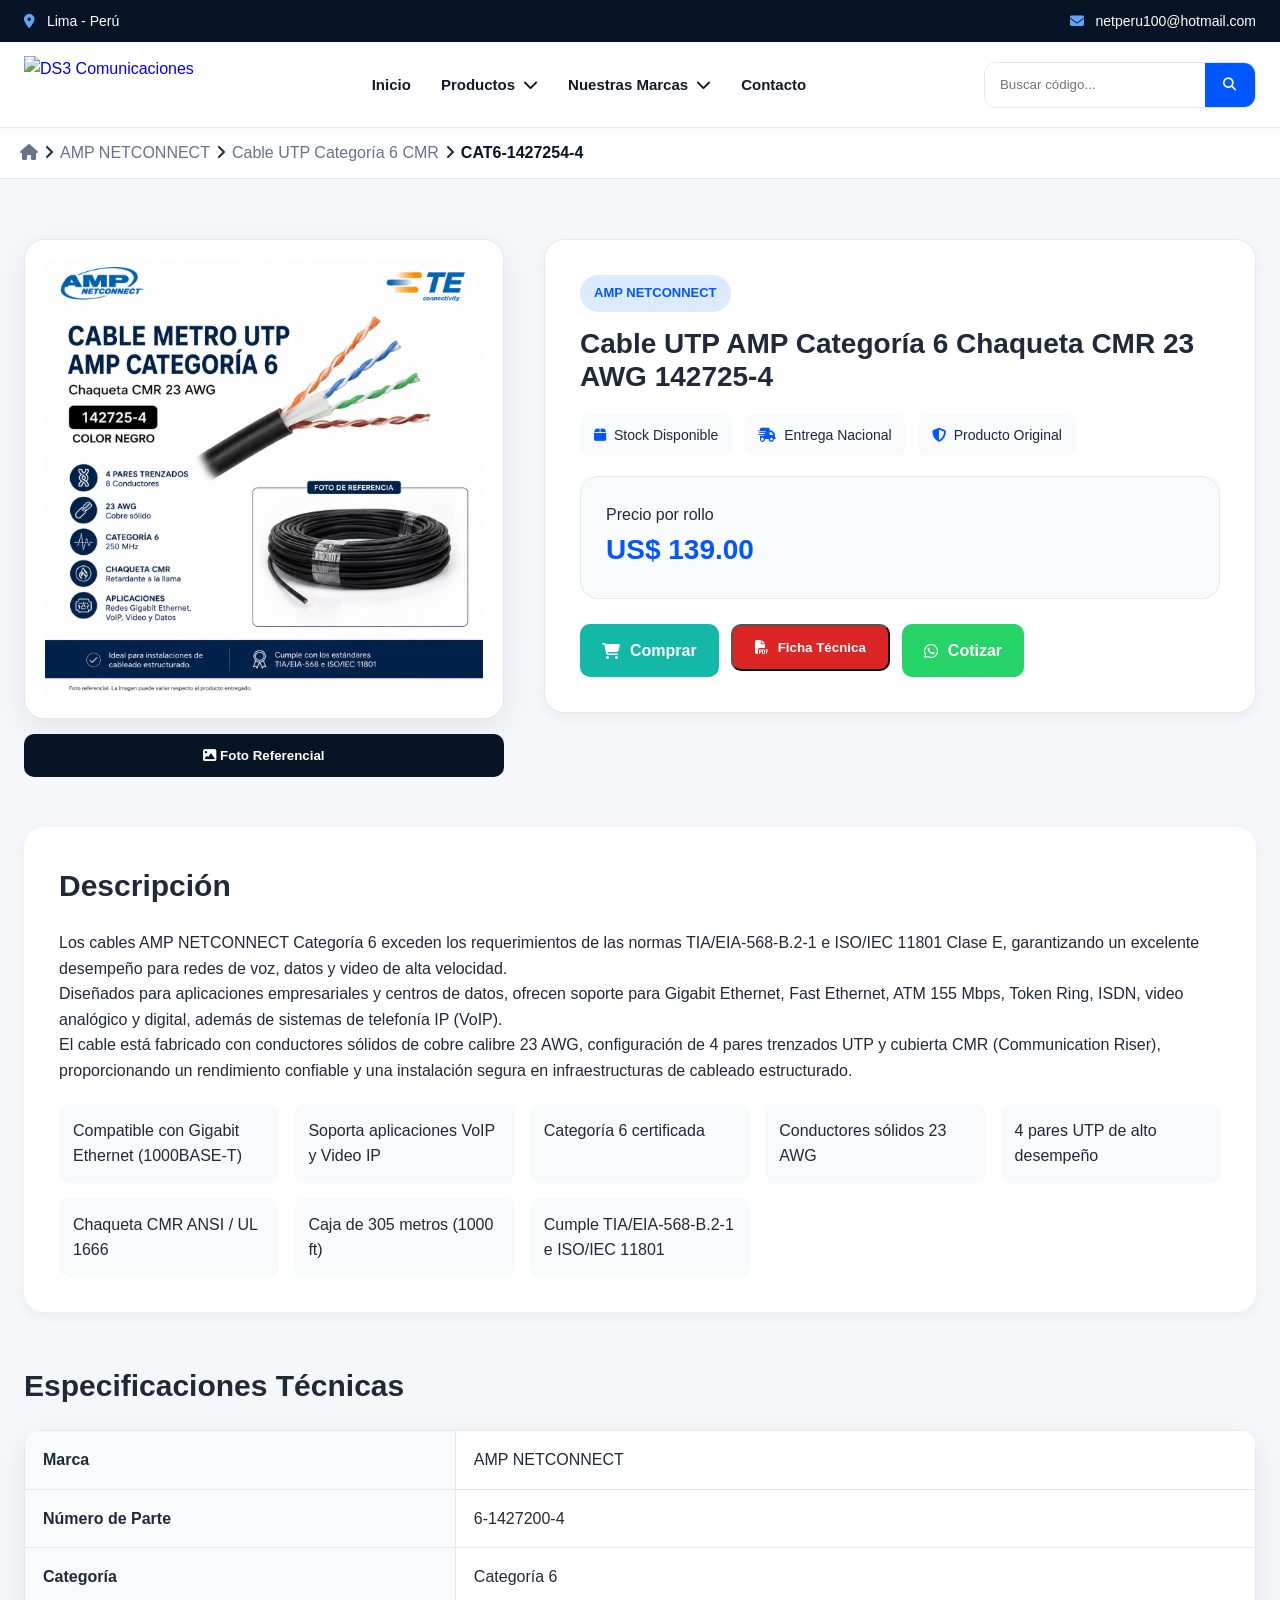
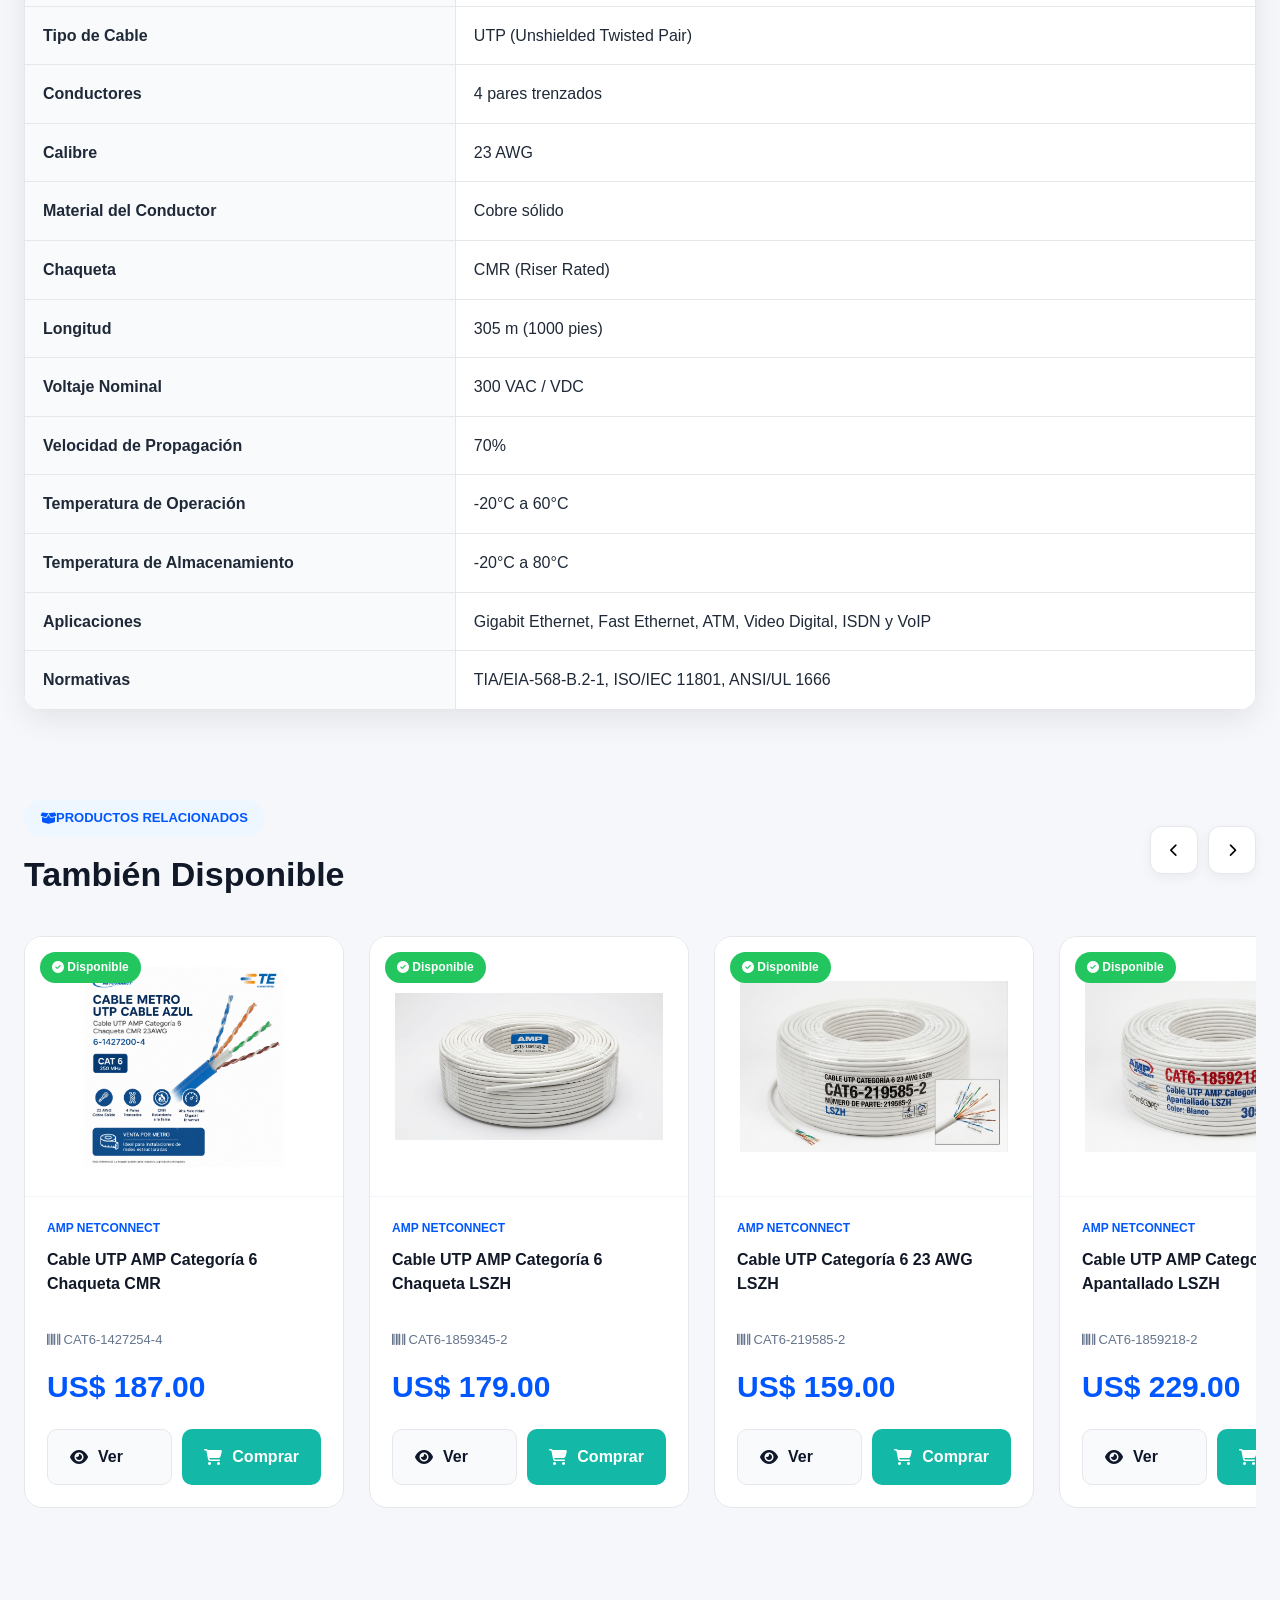
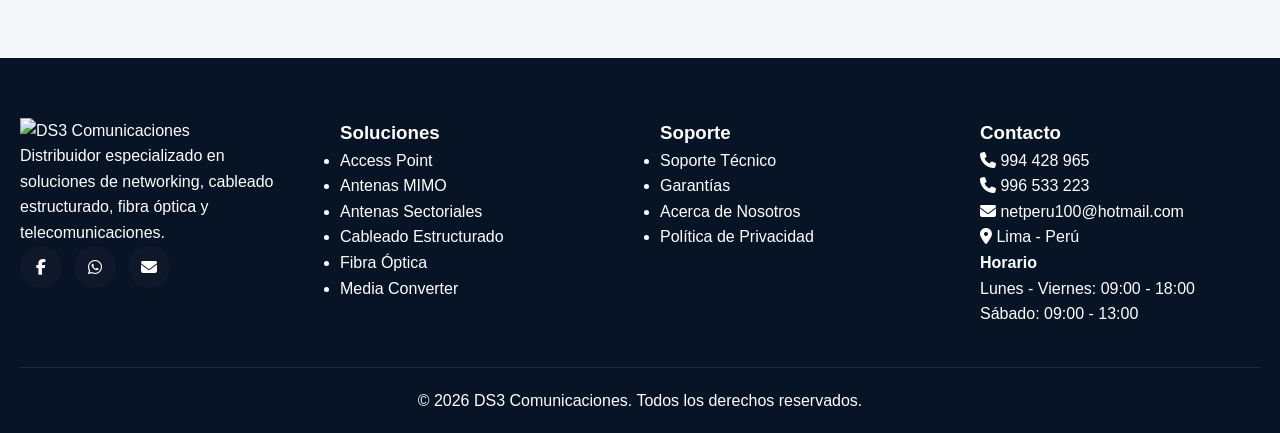
==== 1427254-4.html @ 6a1416a5 "Actualización productos AMP NETCONNECT" ====
<!DOCTYPE html>
<html lang="es">

<head>

    <link rel="stylesheet" href="css/base.css">
    <link rel="stylesheet" href="css/navbar.css">
    <link rel="stylesheet" href="css/product.css">
    <link rel="stylesheet" href="css/related-products.css">
    <link rel="stylesheet" href="css/footer.css">
    <link rel="stylesheet" href="css/responsive.css">
    <link rel="stylesheet" href="https://cdnjs.cloudflare.com/ajax/libs/font-awesome/6.7.2/css/all.min.css">
</head>

<body>

    <!-- Navbar -->
    <div id="navbar-container"></div>
    <!-- PRODUCTO -->
    <section class="product-section">

        <div class="container">

            <div class="product-grid">

                <div class="product-left">

                    <img src="icons/e0ee2b63-7274-422c-9f25-219df05006ac.png" alt="Cable UTP AMP Categoría 6"
                        class="product-image">

                    <button id="openPhoto" class="photo-btn">

                        <i class="fa-solid fa-image"></i>
                        Foto Referencial

                    </button>

                </div>

                <div class="product-right">

                    <span class="brand">
                        AMP NETCONNECT
                    </span>

                    <h1>

                        Cable UTP AMP Categoría 6
                        Chaqueta CMR 23 AWG
                        142725-4

                    </h1>

                    <div class="product-meta">

                        <div class="meta-item">
                            <i class="fa-solid fa-box"></i>
                            Stock Disponible
                        </div>

                        <div class="meta-item">
                            <i class="fa-solid fa-truck-fast"></i>
                            Entrega Nacional
                        </div>

                        <div class="meta-item">
                            <i class="fa-solid fa-shield-halved"></i>
                            Producto Original
                        </div>

                    </div>

                    <div class="price-box">

                        <span>Precio por rollo</span>

                        <div class="price">
                            US$ 139.00
                        </div>

                    </div>

                    <div class="action-buttons">

                        <a href="#" class="btn buy-btn">

                            <i class="fa-solid fa-cart-shopping"></i>
                            Comprar

                        </a>

                        <div class="pdf-dropdown">

                            <button class="btn tech-btn" id="pdfBtn">

                                <i class="fa-solid fa-file-pdf"></i>
                                Ficha Técnica

                            </button>

                            <div class="pdf-menu" id="pdfMenu">

                                <a href="pdf/1427254-4_es.pdf" target="_blank">
                                    🇪🇸 Español
                                </a>

                                <a href="pdf/1427254-4_en.pdf" target="_blank">
                                    🇺🇸 English
                                </a>

                            </div>

                        </div>

                        <a href="https://wa.me/51994428965?text=Hola,%20quiero%20cotizar%20el%20Cable%20UTP%20AMP%206-1427200-4"
                            target="_blank" class="btn whatsapp-btn">

                            <i class="fab fa-whatsapp"></i>

                            Cotizar

                        </a>

                    </div>

                </div>

            </div>

            <section class="description">

                <h2>Descripción</h2>

                <p>
                    Los cables AMP NETCONNECT Categoría 6 exceden los requerimientos de las normas
                    TIA/EIA-568-B.2-1 e ISO/IEC 11801 Clase E, garantizando un excelente desempeño
                    para redes de voz, datos y video de alta velocidad.
                </p>

                <p>
                    Diseñados para aplicaciones empresariales y centros de datos, ofrecen soporte
                    para Gigabit Ethernet, Fast Ethernet, ATM 155 Mbps, Token Ring, ISDN, video
                    analógico y digital, además de sistemas de telefonía IP (VoIP).
                </p>
                <p>
                    El cable está fabricado con conductores sólidos de cobre calibre 23 AWG,
                    configuración de 4 pares trenzados UTP y cubierta CMR (Communication Riser),
                    proporcionando un rendimiento confiable y una instalación segura en
                    infraestructuras de cableado estructurado.
                </p>

                <ul>
                    <li>Compatible con Gigabit Ethernet (1000BASE-T)</li>

                    <li>Soporta aplicaciones VoIP y Video IP</li>

                    <li>Categoría 6 certificada</li>

                    <li>Conductores sólidos 23 AWG</li>

                    <li>4 pares UTP de alto desempeño</li>

                    <li>Chaqueta CMR ANSI / UL 1666</li>

                    <li>Caja de 305 metros (1000 ft)</li>

                    <li>Cumple TIA/EIA-568-B.2-1 e ISO/IEC 11801</li>
                </ul>

            </section>

            <section class="specifications">

                <h2>
                    Especificaciones Técnicas
                </h2>
                <div class="table-wrapper">
                    <table>

                        <tr>
                            <td>Marca</td>
                            <td>AMP NETCONNECT</td>
                        </tr>

                        <tr>
                            <td>Número de Parte</td>
                            <td>6-1427200-4</td>
                        </tr>

                        <tr>
                            <td>Categoría</td>
                            <td>Categoría 6</td>
                        </tr>

                        <tr>
                            <td>Tipo de Cable</td>
                            <td>UTP (Unshielded Twisted Pair)</td>
                        </tr>

                        <tr>
                            <td>Conductores</td>
                            <td>4 pares trenzados</td>
                        </tr>

                        <tr>
                            <td>Calibre</td>
                            <td>23 AWG</td>
                        </tr>

                        <tr>
                            <td>Material del Conductor</td>
                            <td>Cobre sólido</td>
                        </tr>

                        <tr>
                            <td>Chaqueta</td>
                            <td>CMR (Riser Rated)</td>
                        </tr>

                        <tr>
                            <td>Longitud</td>
                            <td>305 m (1000 pies)</td>
                        </tr>

                        <tr>
                            <td>Voltaje Nominal</td>
                            <td>300 VAC / VDC</td>
                        </tr>

                        <tr>
                            <td>Velocidad de Propagación</td>
                            <td>70%</td>
                        </tr>

                        <tr>
                            <td>Temperatura de Operación</td>
                            <td>-20°C a 60°C</td>
                        </tr>

                        <tr>
                            <td>Temperatura de Almacenamiento</td>
                            <td>-20°C a 80°C</td>
                        </tr>

                        <tr>
                            <td>Aplicaciones</td>
                            <td>
                                Gigabit Ethernet, Fast Ethernet, ATM,
                                Video Digital, ISDN y VoIP
                            </td>
                        </tr>

                        <tr>
                            <td>Normativas</td>
                            <td>
                                TIA/EIA-568-B.2-1,
                                ISO/IEC 11801,
                                ANSI/UL 1666
                            </td>
                        </tr>

                    </table>
                </div>
            </section>

        </div>

        <section class="related-products">

            <div class="container">

                <div class="section-header">

                    <div class="section-title">

                        <span class="section-badge">

                            <i class="fa-solid fa-box-open"></i>

                            Productos Relacionados

                        </span>

                        <h2>
                            También Disponible
                        </h2>

                    </div>

                    <div class="slider-controls">

                        <button class="slider-btn" id="prevProduct">

                            <i class="fa-solid fa-chevron-left"></i>

                        </button>

                        <button class="slider-btn" id="nextProduct">

                            <i class="fa-solid fa-chevron-right"></i>

                        </button>

                    </div>

                </div>

                <div class="related-slider" id="relatedSlider">

                    <!-- PRODUCTO 1 -->

                    <article class="product-card">

                        <span class="stock-badge">

                            <i class="fa-solid fa-circle-check"></i>

                            Disponible

                        </span>

                        <div class="product-image-box">

                            <img src="icons/f12744fa-4268-416e-b801-3abd5bcb3ee5.png" alt="Cable AMP Categoría 6">

                        </div>

                        <div class="product-info">

                            <span class="product-brand">
                                AMP NETCONNECT
                            </span>

                            <h3>
                                Cable UTP AMP Categoría 6
                                Chaqueta CMR
                            </h3>

                            <div class="product-code">

                                <i class="fa-solid fa-barcode"></i>

                                CAT6-1427254-4

                            </div>

                            <div class="product-price">

                                US$ 187.00
                            </div>

                            <div class="product-actions">

                                <a href="/6-1427200-4.html" class="btn details-btn">

                                    <i class="fa-solid fa-eye"></i>

                                    Ver

                                </a>

                                <a href="#" class="btn buy-btn">

                                    <i class="fa-solid fa-cart-shopping"></i>

                                    Comprar

                                </a>

                            </div>

                        </div>

                    </article>

                    <!-- PRODUCTO 2 -->

                    <article class="product-card">

                        <span class="stock-badge">

                            <i class="fa-solid fa-circle-check"></i>

                            Disponible

                        </span>

                        <div class="product-image-box">

                            <img src="icons/18313572707511110269.jpg" alt="Cable AMP LSZH">

                        </div>

                        <div class="product-info">

                            <span class="product-brand">
                                AMP NETCONNECT
                            </span>

                            <h3>
                                Cable UTP AMP Categoría 6
                                Chaqueta LSZH
                            </h3>

                            <div class="product-code">

                                <i class="fa-solid fa-barcode"></i>

                                CAT6-1859345-2

                            </div>

                            <div class="product-price">

                                US$ 179.00

                            </div>

                            <div class="product-actions">

                                <a href="/1859345-2.html" class="btn details-btn">

                                    <i class="fa-solid fa-eye"></i>

                                    Ver

                                </a>

                                <a href="#" class="btn buy-btn">

                                    <i class="fa-solid fa-cart-shopping"></i>

                                    Comprar

                                </a>

                            </div>

                        </div>

                    </article>

                    <!-- PRODUCTO 3 -->

                    <article class="product-card">

                        <span class="stock-badge">

                            <i class="fa-solid fa-circle-check"></i>

                            Disponible

                        </span>

                        <div class="product-image-box">

                            <img src="icons/407606529355262009.jpg" alt="Cable AMP 23AWG">

                        </div>

                        <div class="product-info">

                            <span class="product-brand">
                                AMP NETCONNECT
                            </span>

                            <h3>
                                Cable UTP Categoría 6
                                23 AWG LSZH
                            </h3>

                            <div class="product-code">

                                <i class="fa-solid fa-barcode"></i>

                                CAT6-219585-2

                            </div>

                            <div class="product-price">

                                US$ 159.00

                            </div>

                            <div class="product-actions">

                                <a href="/219585-2.html" class="btn details-btn">

                                    <i class="fa-solid fa-eye"></i>

                                    Ver

                                </a>

                                <a href="#" class="btn buy-btn">

                                    <i class="fa-solid fa-cart-shopping"></i>

                                    Comprar

                                </a>

                            </div>

                        </div>

                    </article>

                    <!-- PRODUCTO 4 -->

                    <article class="product-card">

                        <span class="stock-badge">

                            <i class="fa-solid fa-circle-check"></i>

                            Disponible

                        </span>

                        <div class="product-image-box">

                            <img src="icons/efd4f546-cb13-4850-aee8-1427e9f0d765.jpg" alt="Cable AMP 6A">

                        </div>

                        <div class="product-info">

                            <span class="product-brand">
                                AMP NETCONNECT
                            </span>

                            <h3>
                                Cable UTP AMP Categoría 6A
                                Apantallado LSZH
                            </h3>

                            <div class="product-code">

                                <i class="fa-solid fa-barcode"></i>

                                CAT6-1859218-2

                            </div>

                            <div class="product-price">

                                US$ 229.00

                            </div>

                            <div class="product-actions">

                                <a href="/1859218-2.html" class="btn details-btn">

                                    <i class="fa-solid fa-eye"></i>

                                    Ver

                                </a>

                                <a href="#" class="btn buy-btn">

                                    <i class="fa-solid fa-cart-shopping"></i>

                                    Comprar

                                </a>

                            </div>

                        </div>

                    </article>

                </div>

            </div>

        </section>
    </section>


    <!-- MODAL -->

    <div id="photoModal" class="modal">

        <div class="modal-content">

            <span class="close-modal">
                &times;
            </span>

            <img src="icons/06294995-fa99-4bab-a4fa-f80237c749cf.png" alt="Foto Referencial">

        </div>

    </div>

    <div id="footer-container"></div>

    <script src="js/app.js"></script>
    <script src="js/navbar.js"></script>
    <script src="js/breadcrumb.js"></script>
</body>

</html>
---- css/base.css ----
/* ==========================
VARIABLES
========================== */

:root {

   --primary: #0057ff;
   --primary-dark: #0046cc;

   --secondary: #071426;

   --success: #22c55e;
   --danger: #ef4444;

   --white: #ffffff;

   --light: #f8fafc;
   --gray: #64748b;

   --border: #e5e7eb;

   --shadow-sm:
      0 4px 12px rgba(0, 0, 0, .05);

   --shadow:
      0 10px 30px rgba(0, 0, 0, .08);

   --radius: 14px;

   --transition: .25s ease;

}

/* ==========================
   RESET
========================== */

* {
   margin: 0;
   padding: 0;
   box-sizing: border-box;
}

html {
   scroll-behavior: smooth;
}

body {

   font-family: 'Inter', sans-serif;

   background: #f5f7fb;

   color: #1f2937;

   line-height: 1.6;

}

img {
   max-width: 100%;
   display: block;
}

a {
   text-decoration: none;
}

/* ==========================
   CONTAINER
========================== */

.container {

   max-width: 1400px;

   margin: auto;

   padding: 0 24px;

}
---- css/navbar.css ----
/* ==========================================
   TOPBAR
========================================== */

.topbar{
    background:#071426;
    color:#fff;
    padding:10px 0;
    font-size:14px;
}

.topbar .container{
    display:flex;
    justify-content:space-between;
    align-items:center;
}

.topbar i{
    margin-right:8px;
    color:#60a5fa;
}

.topbar a{
    color:#fff;
}

/* ==========================================
   NAVBAR
========================================== */

.navbar{
    position:sticky;
    top:0;
    z-index:9999;
    background:rgba(255,255,255,.96);
    backdrop-filter:blur(15px);
    border-bottom:1px solid var(--border);
    box-shadow:0 2px 10px rgba(0,0,0,.04);
}

.nav-wrapper{
    height:85px;
    display:flex;
    justify-content:space-between;
    align-items:center;
}

.logo img{
    height:58px;
}

.nav-menu{
    display:flex;
    align-items:center;
    gap:30px;
}

.nav-menu a{
    color:#111827;
    font-size:15px;
    font-weight:600;
    position:relative;
}

.nav-menu a:hover{
    color:var(--primary);
}

.nav-menu a::after{
    content:"";
    position:absolute;
    left:0;
    bottom:-8px;
    width:0;
    height:2px;
    background:var(--primary);
    transition:.3s;
}

.nav-menu a:hover::after{
    width:100%;
}

.nav-dropdown{
    position:relative;
}

.dropdown-btn{
    background:none;
    border:none;
    cursor:pointer;
    display:flex;
    align-items:center;
    gap:8px;
    font-size:15px;
    font-weight:600;
    color:#111827;
}

.dropdown-btn:hover{
    color:var(--primary);
}

/* ==========================================
   SUBMENU PRODUCTOS
========================================== */

.brand-subnav{
    position:absolute;
    top:100%;
    left:50%;
    transform:translateX(-50%);
    width:850px;
    background:#fff;
    border-radius:16px;
    padding:20px;
    box-shadow:0 20px 40px rgba(0,0,0,.12);
    opacity:0;
    visibility:hidden;
    transition:.3s ease;
    z-index:9999;
}

.products-dropdown:hover .brand-subnav{
    opacity:1;
    visibility:visible;
}

.brand-subnav__inner{
    display:grid;
    grid-template-columns:repeat(auto-fit,minmax(180px,1fr));
    gap:15px;
}

.nav-item{
    display:flex;
    align-items:center;
    gap:14px;
    padding:14px;
    border-radius:12px;
    border:1px solid #e5e7eb;
    transition:.25s ease;
}

.nav-item:hover{
    transform:translateY(-3px);
    box-shadow:0 8px 18px rgba(0,0,0,.08);
}

.icon-container{
    width:42px;
    height:42px;
    display:flex;
    align-items:center;
    justify-content:center;
    border-radius:10px;
    background:#eef6ff;
}

.icon-container i{
    color:#049FD9;
}

/* ==========================================
   MEGA MENU MARCAS
========================================== */

.mega-brands{
    position:absolute;
    top:100%;
    left:50%;
    transform:translateX(-50%);
    width:950px;
    padding:25px;
    background:#fff;
    border-radius:18px;
    display:grid;
    grid-template-columns:repeat(auto-fill,minmax(140px,1fr));
    gap:15px;
    box-shadow:0 20px 40px rgba(0,0,0,.12);
    opacity:0;
    visibility:hidden;
    transition:.3s ease;
}

.nav-dropdown:hover .mega-brands{
    opacity:1;
    visibility:visible;
}

.brand-item{
    display:flex;
    align-items:center;
    justify-content:center;
    min-height:80px;
    padding:12px;
    border-radius:12px;
    border:1px solid var(--border);
    transition:.25s ease;
}

.brand-item:hover{
    transform:translateY(-4px);
    box-shadow:0 8px 18px rgba(0,0,0,.08);
}

.brand-item img{
    max-height:40px;
    object-fit:contain;
}

/* ==========================================
   SEARCH + MOBILE BUTTON
========================================== */

.nav-actions{
    display:flex;
    align-items:center;
    gap:15px;
}

.search-box form{
    display:flex;
    height:46px;
    border:1px solid var(--border);
    border-radius:12px;
    overflow:hidden;
}

.search-box input{
    width:220px;
    border:none;
    outline:none;
    padding:0 15px;
}

.search-btn{
    width:50px;
    border:none;
    background:var(--primary);
    color:#fff;
    cursor:pointer;
}

.mobile-btn{
    display:none;
    width:45px;
    height:45px;
    border:none;
    background:#f8fafc;
    color:#071426;
    border-radius:10px;
    cursor:pointer;
    font-size:18px;
    transition:.3s;
}

.mobile-btn:hover{
    background:#e2e8f0;
}

/* ==========================================
   BREADCRUMB
========================================== */

.breadcrumb{
    display:flex;
    align-items:center;
    gap:6px;
    padding:12px 20px;
    background:#fff;
    border-bottom:1px solid var(--border);
    overflow-x:auto;
    white-space:nowrap;
    scrollbar-width:none;
}

.breadcrumb::-webkit-scrollbar{
    display:none;
}

.breadcrumb a{
    color:#64748b;
}

.breadcrumb .current{
    font-weight:700;
    color:#071426;
}

/* ==========================================
   DESKTOP LARGE
========================================== */

@media (max-width:1400px){

    .brand-subnav{
        width:90vw;
    }

    .mega-brands{
        width:90vw;
    }

}

/* ==========================================
   TABLET
========================================== */

@media (max-width:1024px){

    .nav-menu{
        gap:20px;
    }

    .search-box input{
        width:180px;
    }

    .brand-subnav{
        width:95vw;
    }

    .mega-brands{
        width:95vw;
        grid-template-columns:
        repeat(auto-fill,minmax(120px,1fr));
    }

}

/* ==========================================
   MOBILE
========================================== */

@media (max-width:991px){

    .topbar{
        display:none;
    }

    .mobile-btn{
        display:flex;
        align-items:center;
        justify-content:center;
    }

    .search-box{
        display:none;
    }

    .nav-menu{
        display:none;
    }

    .nav-menu.mobile-active{
        display:flex;
        flex-direction:column;

        position:absolute;
        top:85px;
        left:0;

        width:100%;

        background:#fff;

        padding:25px;

        gap:20px;

        max-height:calc(100vh - 85px);

        overflow-y:auto;

        box-shadow:0 15px 30px rgba(0,0,0,.08);
    }

    .brand-subnav,
    .mega-brands{

        display:none;

        position:static;

        width:100%;

        transform:none;

        opacity:1;

        visibility:visible;

        margin-top:15px;

        box-shadow:none;
    }

    .nav-dropdown.active .brand-subnav,
    .nav-dropdown.active .mega-brands{
        display:grid;
    }

}

/* ==========================================
   TABLET VERTICAL
========================================== */

@media (max-width:768px){

    .logo img{
        height:48px;
    }

    .nav-wrapper{
        height:75px;
    }

    .breadcrumb{
        padding:10px 15px;
    }

}

/* ==========================================
   CELULAR
========================================== */

@media (max-width:480px){

    .nav-menu.mobile-active{
        padding:20px 15px;
    }

    .brand-subnav__inner{
        grid-template-columns:1fr;
    }

    .mega-brands{
        grid-template-columns:
        repeat(2,1fr);
    }

}
---- css/product.css ----
/* ==========================
   PRODUCTO
========================== */

.product-section {

   padding: 60px 0;

}

.product-grid {

   display: grid;

   grid-template-columns:
      520px 1fr;

   gap: 50px;

   align-items: start;

}

.product-image {

   width: 100%;

   padding: 20px;

   background: white;

   border-radius: 20px;

   border: 1px solid var(--border);

   box-shadow: var(--shadow);

}

.product-right {

   background: white;

   padding: 35px;

   border-radius: 20px;

   border: 1px solid var(--border);

   box-shadow: var(--shadow-sm);

}

.brand {

   display: inline-block;

   padding: 8px 14px;

   background: #dbeafe;

   color: #0057ff;

   font-size: 13px;

   font-weight: 700;

   border-radius: 999px;

   margin-bottom: 15px;

}

.product-right h1 {

   font-size: 28px;

   line-height: 1.2;

   margin-bottom: 20px;

}

/* ==========================
   META
========================== */

.product-meta {

   display: flex;

   flex-wrap: wrap;

   gap: 12px;

   margin-bottom: 20px;

}

.meta-item {

   padding: 10px 14px;

   background: #f8fafc;

   border-radius: 10px;

   font-size: 14px;

   display: flex;

   align-items: center;

   gap: 8px;

}

.meta-item i {

   color: var(--primary);

}

/* ==========================
   PRECIO
========================== */

.price-box {

   padding: 25px;

   background: #f8fafc;

   border-radius: 18px;

   border: 1px solid var(--border);

   margin-bottom: 25px;

}

.price {

   font-size: 28px;

   font-weight: 800;

   color: var(--primary);

}

/* ==========================
   BOTONES
========================== */

.action-buttons {

   display: flex;

   flex-wrap: wrap;

   gap: 12px;

}

.btn {

   padding: 14px 22px;

   border-radius: 10px;

   display: flex;

   align-items: center;

   gap: 10px;

   font-weight: 600;

   color: white;

   transition: .3s;

}

.btn:hover {

   transform: translateY(-2px);

}

.buy-btn {

   background: #14b8a6;
   /* Turquesa */

   color: #fff;

}

.buy-btn:hover {

   background: #0f9d8f;

}

.tech-btn {
   background: #dc2626;
   color: #fff;
}

.tech-btn:hover {
   background: #b91c1c;
}

/* Dropdown PDF */

.pdf-dropdown{
   position:relative;
   display:inline-block;
}

.pdf-menu{
   display:none;
   position:absolute;
   top:calc(100% + 8px);
   left:0;
   min-width:180px;
   background:#fff;
   border-radius:10px;
   overflow:hidden;
   box-shadow:0 8px 20px rgba(0,0,0,.15);
   z-index:9999;
}

.pdf-menu.active{
   display:block;
}

.pdf-menu a{
   display:block;
   padding:12px 16px;
   text-decoration:none;
   color:#374151;
}

.pdf-menu a:hover{
   background:#f3f4f6;
}

.whatsapp-btn {
   background: #25D366;
}

.photo-btn {

   margin-top: 15px;

   width: 100%;

   padding: 14px;

   border: none;

   background: #071426;

   color: white;

   font-weight: 600;

   border-radius: 10px;

   cursor: pointer;

}

/* ==========================
   DESCRIPCIÓN
========================== */

.description {

   margin-top: 50px;

   background: white;

   padding: 35px;

   border-radius: 20px;

   box-shadow: var(--shadow-sm);

}

.description h2 {

   margin-bottom: 20px;

   font-size: 30px;

}

.description ul {

   margin-top: 20px;

   list-style: none;

   display: grid;

   grid-template-columns:
      repeat(auto-fit, minmax(220px, 1fr));

   gap: 15px;

}

.description li {

   padding: 14px;

   background: #f8fafc;

   border-radius: 10px;

   font-weight: 500;

}

/* ==========================
   TABLA
========================== */

.specifications {

   margin-top: 50px;

}

.specifications h2 {

   margin-bottom: 20px;

   font-size: 30px;

}

table {

   width: 100%;

   background: white;

   border-collapse: collapse;

   overflow: hidden;

   border-radius: 18px;

   box-shadow: var(--shadow);

}

table td {

   padding: 16px 18px;

   border: 1px solid var(--border);

}

table td:first-child {

   font-weight: 700;

   background: #f8fafc;

   width: 35%;

}
/* ==========================
   MODAL
========================== */

.modal {

   display: none;

   position: fixed;

   inset: 0;

   background: rgba(0, 0, 0, .75);

   backdrop-filter: blur(5px);

   z-index: 99999;

}

.modal-content {

   background: white;

   width: 90%;

   max-width: 950px;

   margin: 40px auto;

   padding: 20px;

   border-radius: 18px;

   position: relative;

}

.modal-content img {

   width: 100%;

   border-radius: 12px;

}

.close-modal {

   position: absolute;

   top: 10px;
   right: 15px;

   font-size: 34px;

   cursor: pointer;

}

/* ==========================================
   DESKTOP LARGE
========================================== */

@media (max-width:1400px){

   .product-grid{
      grid-template-columns:480px 1fr;
      gap:40px;
   }

}

/* ==========================================
   LAPTOP
========================================== */

@media (max-width:1200px){

   .product-grid{
      grid-template-columns:420px 1fr;
      gap:35px;
   }

   .product-right{
      padding:30px;
   }

   .product-right h1{
      font-size:26px;
   }

   .description,
   .specifications{
      padding:30px;
   }

}

/* ==========================================
   TABLET
========================================== */

@media (max-width:991px){

   .product-grid{
      grid-template-columns:1fr;
      gap:30px;
   }

   .product-left{
      order:1;
   }

   .product-right{
      order:2;
      padding:25px;
   }

   .product-image{
      max-width:700px;
      margin:auto;
   }

   .product-right h1{
      font-size:24px;
   }

   .price{
      font-size:34px;
   }

   .description h2,
   .specifications h2{
      font-size:26px;
   }

   .description ul{
      grid-template-columns:
      repeat(auto-fit,minmax(180px,1fr));
   }

}

/* ==========================================
   MOBILE LARGE
========================================== */

@media (max-width:768px){

   .product-section{
      padding:40px 0;
   }

   .product-right{
      padding:20px;
   }

   .product-right h1{
      font-size:22px;
      line-height:1.4;
   }

   .product-meta{
      flex-direction:column;
      gap:10px;
   }

   .meta-item{
      width:100%;
   }

   .price-box{
      padding:20px;
   }

   .price{
      font-size:30px;
   }

   .action-buttons{
      flex-direction:column;
   }

   .action-buttons .btn{
      width:100%;
      justify-content:center;
   }

   .description{
      padding:25px;
   }

   .specifications{
      overflow-x:auto;
   }

   table{
      min-width:600px;
   }

   .modal-content{
      width:95%;
      margin:20px auto;
   }

}

/* ==========================================
   MOBILE SMALL
========================================== */

@media (max-width:576px){

   .product-section{
      padding:30px 0;
   }

   .product-image{
      padding:15px;
      border-radius:16px;
   }

   .product-right{
      padding:18px;
      border-radius:16px;
   }

   .brand{
      font-size:12px;
      padding:6px 12px;
   }

   .product-right h1{
      font-size:20px;
   }

   .price-box{
      padding:18px;
   }

   .price{
      font-size:28px;
   }

   .description,
   .specifications{
      padding:20px;
   }

   .description h2,
   .specifications h2{
      font-size:22px;
   }

   .description ul{
      grid-template-columns:1fr;
   }

   table td{
      padding:12px;
      font-size:14px;
   }

   .photo-btn{
      font-size:14px;
   }

}

/* ==========================================
   EXTRA SMALL DEVICES
========================================== */

@media (max-width:380px){

   .product-right h1{
      font-size:18px;
   }

   .price{
      font-size:24px;
   }

   .btn{
      padding:12px 15px;
      font-size:14px;
   }

   .meta-item{
      font-size:13px;
   }

}
---- css/related-products.css ----
/* ==========================
   RELATED PRODUCTS
========================== */

.related-products{
    width:100%;
    margin-top:90px;
}

.related-products .container{
    max-width:1400px;
    margin:auto;
}

/* Header */

.section-header{
    display:flex;
    justify-content:space-between;
    align-items:center;
    gap:20px;
    margin-bottom:35px;
}

.section-badge{
    display:inline-flex;
    align-items:center;
    justify-content:center;
    padding:8px 16px;
    background:#eef6ff;
    color:var(--primary);
    border-radius:50px;
    font-size:13px;
    font-weight:700;
    text-transform:uppercase;
}

.section-header h2{
    margin-top:10px;
    font-size:34px;
    font-weight:800;
    color:#111827;
}

/* Controles */

.slider-controls{
    display:flex;
    gap:10px;
}

.slider-btn{
    width:48px;
    height:48px;
    border:none;
    cursor:pointer;
    border-radius:12px;
    background:#fff;
    border:1px solid var(--border);
    box-shadow:var(--shadow-sm);
    transition:.25s ease;
}

.slider-btn:hover{
    background:var(--primary);
    color:#fff;
}

/* Slider */

.related-slider{
    display:flex;
    gap:25px;
    overflow-x:auto;
    scroll-behavior:smooth;
    padding-bottom:10px;
}

.related-slider::-webkit-scrollbar{
    height:8px;
}

.related-slider::-webkit-scrollbar-thumb{
    background:#cbd5e1;
    border-radius:30px;
}

/* Card */

.product-card{
    flex:0 0 320px;
    background:#fff;
    border-radius:18px;
    border:1px solid var(--border);
    overflow:hidden;
    position:relative;
    transition:.3s ease;
}

.product-card:hover{
    transform:translateY(-8px);
    box-shadow:
    0 20px 40px rgba(0,0,0,.08);
}

/* Badge */

.stock-badge{
    position:absolute;
    top:15px;
    left:15px;
    z-index:2;
    background:#22c55e;
    color:#fff;
    font-size:12px;
    font-weight:700;
    padding:6px 12px;
    border-radius:30px;
}

/* Imagen */

.product-image-box{
    height:260px;
    display:flex;
    align-items:center;
    justify-content:center;
    padding:25px;
    background:#fff;
    border-bottom:1px solid #f1f5f9;
}

.product-image-box img{
    max-width:100%;
    max-height:200px;
    object-fit:contain;
    transition:.3s ease;
}

.product-card:hover .product-image-box img{
    transform:scale(1.05);
}

/* Info */

.product-info{
    padding:22px;
}

.product-brand{
    display:block;
    font-size:12px;
    font-weight:700;
    color:var(--primary);
    text-transform:uppercase;
    margin-bottom:10px;
}

.product-info h3{
    font-size:16px;
    line-height:1.5;
    min-height:70px;
    margin-bottom:12px;
    color:#111827;
}

.product-code{
    font-size:13px;
    color:#64748b;
    margin-bottom:12px;
}

.product-price{
    font-size:30px;
    font-weight:800;
    color:var(--primary);
    margin-bottom:18px;
}

/* Botones */

.product-actions{
    display:flex;
    gap:10px;
}

.product-actions .btn{
    flex:1;
}

.details-btn{
    background:#f8fafc;
    color:#0f172a;
    border:1px solid #e5e7eb;
}

.details-btn:hover{
    background:#e2e8f0;
}

.product-actions .buy-btn{
    background:#14b8a6;
    color:#fff;
}

.product-actions .buy-btn:hover{
    background:#0d9488;
}
---- css/footer.css ----
.site-footer{
   margin-top:80px;
   background:#071426;
   color:#fff;
   padding:60px 20px 20px;
}

.footer-grid{
   max-width:1400px;
   margin:auto;
   display:grid;
   grid-template-columns:repeat(auto-fit,minmax(250px,1fr));
   gap:40px;
}

.footer-logo{
   max-width:220px;
}

.social-links{
   display:flex;
   gap:12px;
}

.social-links a{
   width:42px;
   height:42px;
   display:flex;
   justify-content:center;
   align-items:center;
   border-radius:50%;
   background:#0f172a;
   color:#fff;
}

.copyright{
   margin-top:40px;
   padding-top:20px;
   text-align:center;
   border-top:1px solid rgba(255,255,255,.1);
}
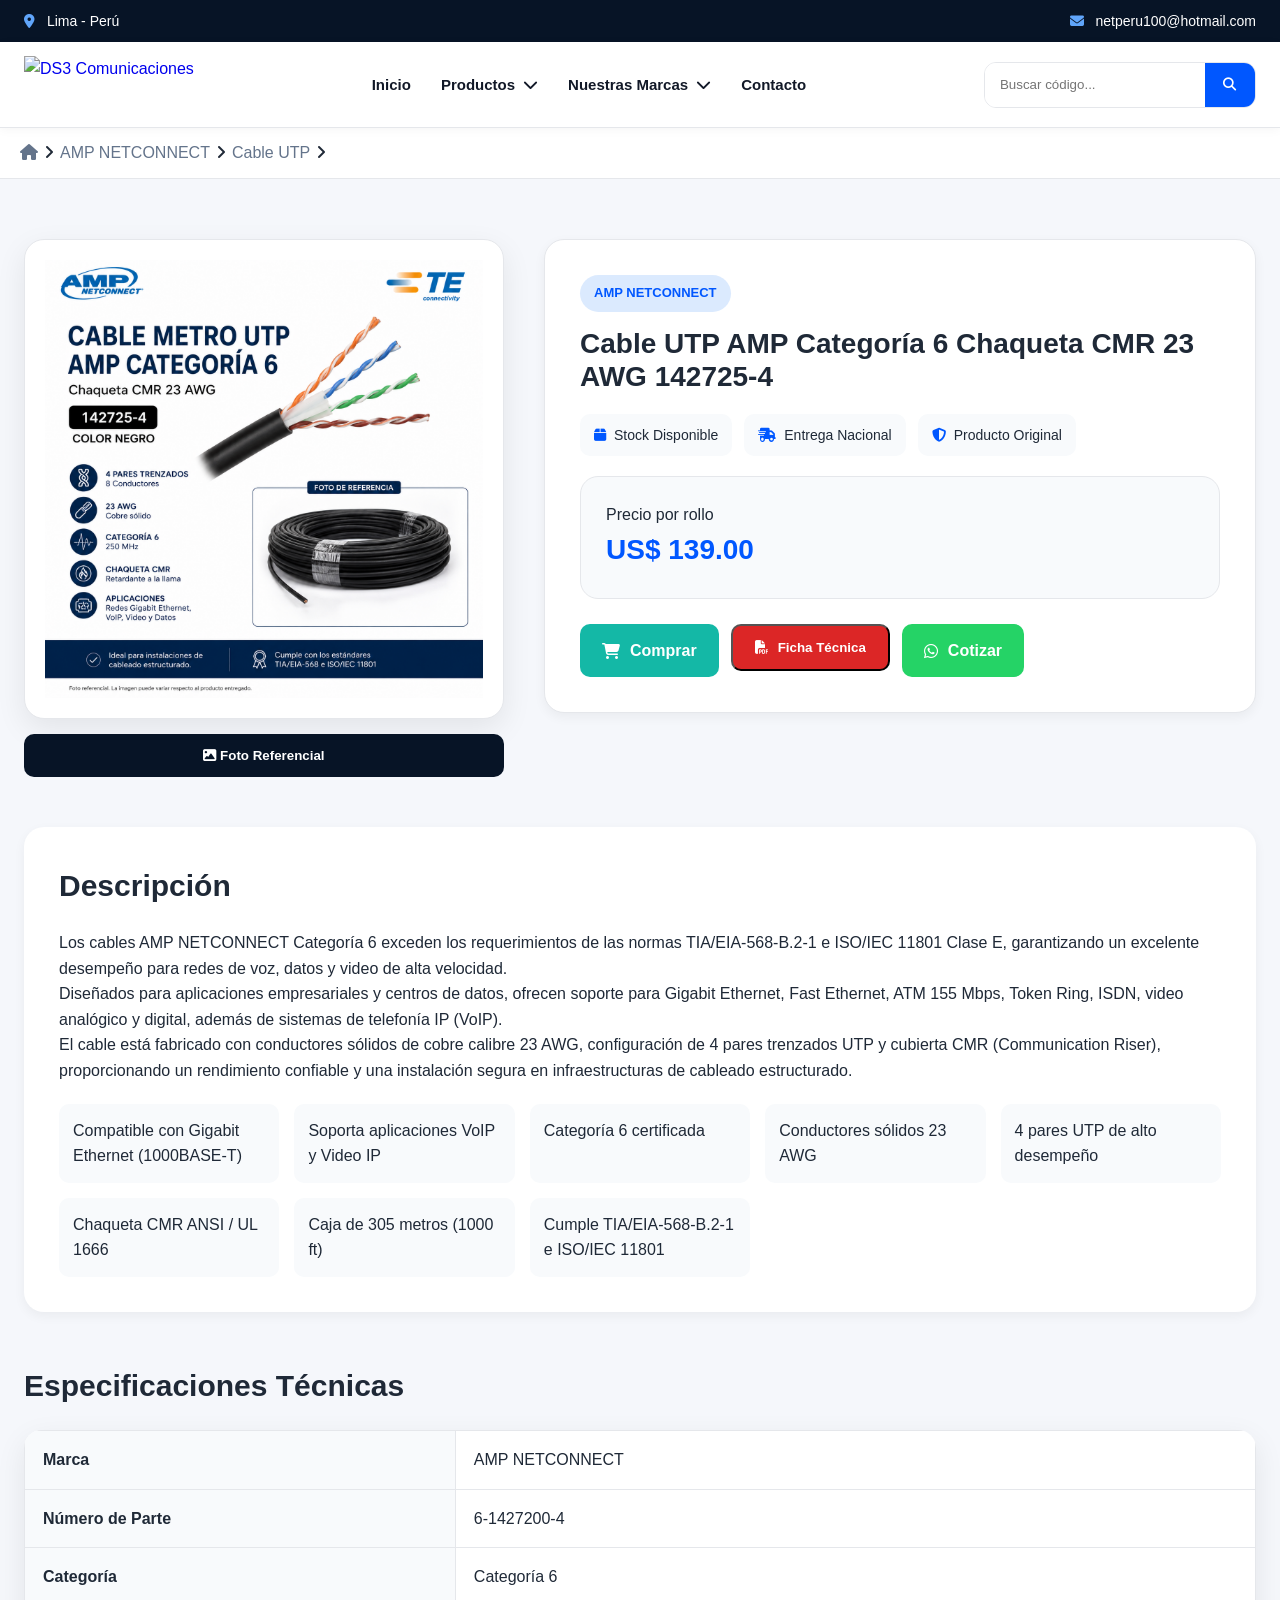
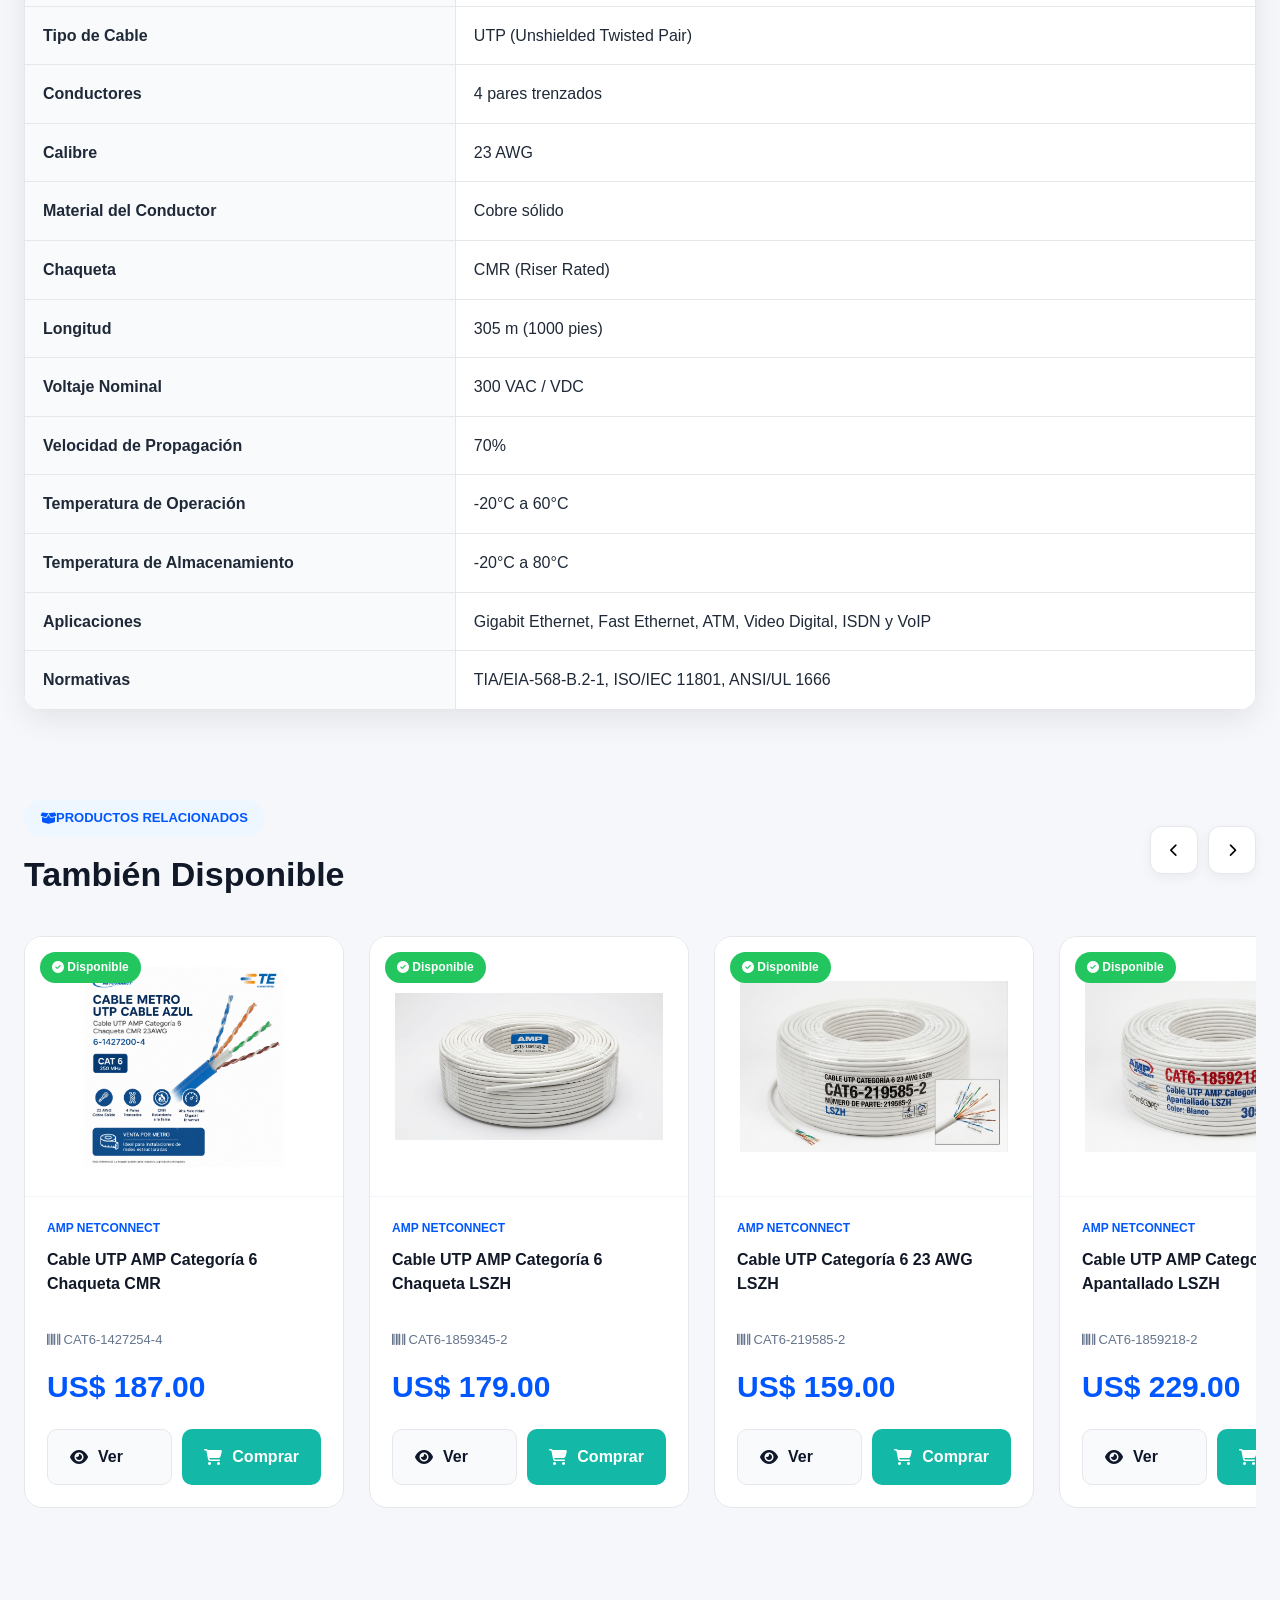
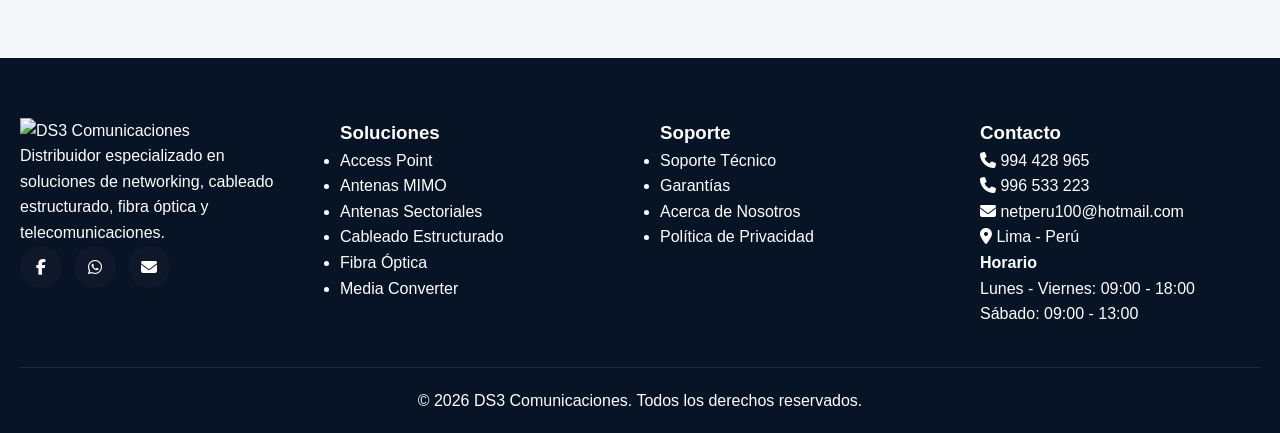
==== commit a808e3fa: "Update 1427254-4.html" ====
--- a/1427254-4.html
+++ b/1427254-4.html
@@ -1,608 +1,608 @@
-<!DOCTYPE html>
-<html lang="es">
-
-<head>
-
-    <link rel="stylesheet" href="css/base.css">
-    <link rel="stylesheet" href="css/navbar.css">
-    <link rel="stylesheet" href="css/product.css">
-    <link rel="stylesheet" href="css/related-products.css">
-    <link rel="stylesheet" href="css/footer.css">
-    <link rel="stylesheet" href="css/responsive.css">
-    <link rel="stylesheet" href="https://cdnjs.cloudflare.com/ajax/libs/font-awesome/6.7.2/css/all.min.css">
-</head>
-
-<body>
-
-    <!-- Navbar -->
-    <div id="navbar-container"></div>
-    <!-- PRODUCTO -->
-    <section class="product-section">
-
-        <div class="container">
-
-            <div class="product-grid">
-
-                <div class="product-left">
-
-                    <img src="icons/e0ee2b63-7274-422c-9f25-219df05006ac.png" alt="Cable UTP AMP Categoría 6"
-                        class="product-image">
-
-                    <button id="openPhoto" class="photo-btn">
-
-                        <i class="fa-solid fa-image"></i>
-                        Foto Referencial
-
-                    </button>
-
-                </div>
-
-                <div class="product-right">
-
-                    <span class="brand">
-                        AMP NETCONNECT
-                    </span>
-
-                    <h1>
-
-                        Cable UTP AMP Categoría 6
-                        Chaqueta CMR 23 AWG
-                        142725-4
-
-                    </h1>
-
-                    <div class="product-meta">
-
-                        <div class="meta-item">
-                            <i class="fa-solid fa-box"></i>
-                            Stock Disponible
-                        </div>
-
-                        <div class="meta-item">
-                            <i class="fa-solid fa-truck-fast"></i>
-                            Entrega Nacional
-                        </div>
-
-                        <div class="meta-item">
-                            <i class="fa-solid fa-shield-halved"></i>
-                            Producto Original
-                        </div>
-
-                    </div>
-
-                    <div class="price-box">
-
-                        <span>Precio por rollo</span>
-
-                        <div class="price">
-                            US$ 139.00
-                        </div>
-
-                    </div>
-
-                    <div class="action-buttons">
-
-                        <a href="#" class="btn buy-btn">
-
-                            <i class="fa-solid fa-cart-shopping"></i>
-                            Comprar
-
-                        </a>
-
-                        <div class="pdf-dropdown">
-
-                            <button class="btn tech-btn" id="pdfBtn">
-
-                                <i class="fa-solid fa-file-pdf"></i>
-                                Ficha Técnica
-
-                            </button>
-
-                            <div class="pdf-menu" id="pdfMenu">
-
-                                <a href="pdf/1427254-4_es.pdf" target="_blank">
-                                    🇪🇸 Español
-                                </a>
-
-                                <a href="pdf/1427254-4_en.pdf" target="_blank">
-                                    🇺🇸 English
-                                </a>
-
-                            </div>
-
-                        </div>
-
-                        <a href="https://wa.me/51994428965?text=Hola,%20quiero%20cotizar%20el%20Cable%20UTP%20AMP%206-1427200-4"
-                            target="_blank" class="btn whatsapp-btn">
-
-                            <i class="fab fa-whatsapp"></i>
-
-                            Cotizar
-
-                        </a>
-
-                    </div>
-
-                </div>
-
-            </div>
-
-            <section class="description">
-
-                <h2>Descripción</h2>
-
-                <p>
-                    Los cables AMP NETCONNECT Categoría 6 exceden los requerimientos de las normas
-                    TIA/EIA-568-B.2-1 e ISO/IEC 11801 Clase E, garantizando un excelente desempeño
-                    para redes de voz, datos y video de alta velocidad.
-                </p>
-
-                <p>
-                    Diseñados para aplicaciones empresariales y centros de datos, ofrecen soporte
-                    para Gigabit Ethernet, Fast Ethernet, ATM 155 Mbps, Token Ring, ISDN, video
-                    analógico y digital, además de sistemas de telefonía IP (VoIP).
-                </p>
-                <p>
-                    El cable está fabricado con conductores sólidos de cobre calibre 23 AWG,
-                    configuración de 4 pares trenzados UTP y cubierta CMR (Communication Riser),
-                    proporcionando un rendimiento confiable y una instalación segura en
-                    infraestructuras de cableado estructurado.
-                </p>
-
-                <ul>
-                    <li>Compatible con Gigabit Ethernet (1000BASE-T)</li>
-
-                    <li>Soporta aplicaciones VoIP y Video IP</li>
-
-                    <li>Categoría 6 certificada</li>
-
-                    <li>Conductores sólidos 23 AWG</li>
-
-                    <li>4 pares UTP de alto desempeño</li>
-
-                    <li>Chaqueta CMR ANSI / UL 1666</li>
-
-                    <li>Caja de 305 metros (1000 ft)</li>
-
-                    <li>Cumple TIA/EIA-568-B.2-1 e ISO/IEC 11801</li>
-                </ul>
-
-            </section>
-
-            <section class="specifications">
-
-                <h2>
-                    Especificaciones Técnicas
-                </h2>
-                <div class="table-wrapper">
-                    <table>
-
-                        <tr>
-                            <td>Marca</td>
-                            <td>AMP NETCONNECT</td>
-                        </tr>
-
-                        <tr>
-                            <td>Número de Parte</td>
-                            <td>6-1427200-4</td>
-                        </tr>
-
-                        <tr>
-                            <td>Categoría</td>
-                            <td>Categoría 6</td>
-                        </tr>
-
-                        <tr>
-                            <td>Tipo de Cable</td>
-                            <td>UTP (Unshielded Twisted Pair)</td>
-                        </tr>
-
-                        <tr>
-                            <td>Conductores</td>
-                            <td>4 pares trenzados</td>
-                        </tr>
-
-                        <tr>
-                            <td>Calibre</td>
-                            <td>23 AWG</td>
-                        </tr>
-
-                        <tr>
-                            <td>Material del Conductor</td>
-                            <td>Cobre sólido</td>
-                        </tr>
-
-                        <tr>
-                            <td>Chaqueta</td>
-                            <td>CMR (Riser Rated)</td>
-                        </tr>
-
-                        <tr>
-                            <td>Longitud</td>
-                            <td>305 m (1000 pies)</td>
-                        </tr>
-
-                        <tr>
-                            <td>Voltaje Nominal</td>
-                            <td>300 VAC / VDC</td>
-                        </tr>
-
-                        <tr>
-                            <td>Velocidad de Propagación</td>
-                            <td>70%</td>
-                        </tr>
-
-                        <tr>
-                            <td>Temperatura de Operación</td>
-                            <td>-20°C a 60°C</td>
-                        </tr>
-
-                        <tr>
-                            <td>Temperatura de Almacenamiento</td>
-                            <td>-20°C a 80°C</td>
-                        </tr>
-
-                        <tr>
-                            <td>Aplicaciones</td>
-                            <td>
-                                Gigabit Ethernet, Fast Ethernet, ATM,
-                                Video Digital, ISDN y VoIP
-                            </td>
-                        </tr>
-
-                        <tr>
-                            <td>Normativas</td>
-                            <td>
-                                TIA/EIA-568-B.2-1,
-                                ISO/IEC 11801,
-                                ANSI/UL 1666
-                            </td>
-                        </tr>
-
-                    </table>
-                </div>
-            </section>
-
-        </div>
-
-        <section class="related-products">
-
-            <div class="container">
-
-                <div class="section-header">
-
-                    <div class="section-title">
-
-                        <span class="section-badge">
-
-                            <i class="fa-solid fa-box-open"></i>
-
-                            Productos Relacionados
-
-                        </span>
-
-                        <h2>
-                            También Disponible
-                        </h2>
-
-                    </div>
-
-                    <div class="slider-controls">
-
-                        <button class="slider-btn" id="prevProduct">
-
-                            <i class="fa-solid fa-chevron-left"></i>
-
-                        </button>
-
-                        <button class="slider-btn" id="nextProduct">
-
-                            <i class="fa-solid fa-chevron-right"></i>
-
-                        </button>
-
-                    </div>
-
-                </div>
-
-                <div class="related-slider" id="relatedSlider">
-
-                    <!-- PRODUCTO 1 -->
-
-                    <article class="product-card">
-
-                        <span class="stock-badge">
-
-                            <i class="fa-solid fa-circle-check"></i>
-
-                            Disponible
-
-                        </span>
-
-                        <div class="product-image-box">
-
-                            <img src="icons/f12744fa-4268-416e-b801-3abd5bcb3ee5.png" alt="Cable AMP Categoría 6">
-
-                        </div>
-
-                        <div class="product-info">
-
-                            <span class="product-brand">
-                                AMP NETCONNECT
-                            </span>
-
-                            <h3>
-                                Cable UTP AMP Categoría 6
-                                Chaqueta CMR
-                            </h3>
-
-                            <div class="product-code">
-
-                                <i class="fa-solid fa-barcode"></i>
-
-                                CAT6-1427254-4
-
-                            </div>
-
-                            <div class="product-price">
-
-                                US$ 187.00
-                            </div>
-
-                            <div class="product-actions">
-
-                                <a href="/6-1427200-4.html" class="btn details-btn">
-
-                                    <i class="fa-solid fa-eye"></i>
-
-                                    Ver
-
-                                </a>
-
-                                <a href="#" class="btn buy-btn">
-
-                                    <i class="fa-solid fa-cart-shopping"></i>
-
-                                    Comprar
-
-                                </a>
-
-                            </div>
-
-                        </div>
-
-                    </article>
-
-                    <!-- PRODUCTO 2 -->
-
-                    <article class="product-card">
-
-                        <span class="stock-badge">
-
-                            <i class="fa-solid fa-circle-check"></i>
-
-                            Disponible
-
-                        </span>
-
-                        <div class="product-image-box">
-
-                            <img src="icons/18313572707511110269.jpg" alt="Cable AMP LSZH">
-
-                        </div>
-
-                        <div class="product-info">
-
-                            <span class="product-brand">
-                                AMP NETCONNECT
-                            </span>
-
-                            <h3>
-                                Cable UTP AMP Categoría 6
-                                Chaqueta LSZH
-                            </h3>
-
-                            <div class="product-code">
-
-                                <i class="fa-solid fa-barcode"></i>
-
-                                CAT6-1859345-2
-
-                            </div>
-
-                            <div class="product-price">
-
-                                US$ 179.00
-
-                            </div>
-
-                            <div class="product-actions">
-
-                                <a href="/1859345-2.html" class="btn details-btn">
-
-                                    <i class="fa-solid fa-eye"></i>
-
-                                    Ver
-
-                                </a>
-
-                                <a href="#" class="btn buy-btn">
-
-                                    <i class="fa-solid fa-cart-shopping"></i>
-
-                                    Comprar
-
-                                </a>
-
-                            </div>
-
-                        </div>
-
-                    </article>
-
-                    <!-- PRODUCTO 3 -->
-
-                    <article class="product-card">
-
-                        <span class="stock-badge">
-
-                            <i class="fa-solid fa-circle-check"></i>
-
-                            Disponible
-
-                        </span>
-
-                        <div class="product-image-box">
-
-                            <img src="icons/407606529355262009.jpg" alt="Cable AMP 23AWG">
-
-                        </div>
-
-                        <div class="product-info">
-
-                            <span class="product-brand">
-                                AMP NETCONNECT
-                            </span>
-
-                            <h3>
-                                Cable UTP Categoría 6
-                                23 AWG LSZH
-                            </h3>
-
-                            <div class="product-code">
-
-                                <i class="fa-solid fa-barcode"></i>
-
-                                CAT6-219585-2
-
-                            </div>
-
-                            <div class="product-price">
-
-                                US$ 159.00
-
-                            </div>
-
-                            <div class="product-actions">
-
-                                <a href="/219585-2.html" class="btn details-btn">
-
-                                    <i class="fa-solid fa-eye"></i>
-
-                                    Ver
-
-                                </a>
-
-                                <a href="#" class="btn buy-btn">
-
-                                    <i class="fa-solid fa-cart-shopping"></i>
-
-                                    Comprar
-
-                                </a>
-
-                            </div>
-
-                        </div>
-
-                    </article>
-
-                    <!-- PRODUCTO 4 -->
-
-                    <article class="product-card">
-
-                        <span class="stock-badge">
-
-                            <i class="fa-solid fa-circle-check"></i>
-
-                            Disponible
-
-                        </span>
-
-                        <div class="product-image-box">
-
-                            <img src="icons/efd4f546-cb13-4850-aee8-1427e9f0d765.jpg" alt="Cable AMP 6A">
-
-                        </div>
-
-                        <div class="product-info">
-
-                            <span class="product-brand">
-                                AMP NETCONNECT
-                            </span>
-
-                            <h3>
-                                Cable UTP AMP Categoría 6A
-                                Apantallado LSZH
-                            </h3>
-
-                            <div class="product-code">
-
-                                <i class="fa-solid fa-barcode"></i>
-
-                                CAT6-1859218-2
-
-                            </div>
-
-                            <div class="product-price">
-
-                                US$ 229.00
-
-                            </div>
-
-                            <div class="product-actions">
-
-                                <a href="/1859218-2.html" class="btn details-btn">
-
-                                    <i class="fa-solid fa-eye"></i>
-
-                                    Ver
-
-                                </a>
-
-                                <a href="#" class="btn buy-btn">
-
-                                    <i class="fa-solid fa-cart-shopping"></i>
-
-                                    Comprar
-
-                                </a>
-
-                            </div>
-
-                        </div>
-
-                    </article>
-
-                </div>
-
-            </div>
-
-        </section>
-    </section>
-
-
-    <!-- MODAL -->
-
-    <div id="photoModal" class="modal">
-
-        <div class="modal-content">
-
-            <span class="close-modal">
-                &times;
-            </span>
-
-            <img src="icons/06294995-fa99-4bab-a4fa-f80237c749cf.png" alt="Foto Referencial">
-
-        </div>
-
-    </div>
-
-    <div id="footer-container"></div>
-
-    <script src="js/app.js"></script>
-    <script src="js/navbar.js"></script>
-    <script src="js/breadcrumb.js"></script>
-</body>
-
-</html>+<!DOCTYPE html>
+<html lang="es">
+
+<head>
+
+    <link rel="stylesheet" href="css/base.css">
+    <link rel="stylesheet" href="css/navbar.css">
+    <link rel="stylesheet" href="css/product.css">
+    <link rel="stylesheet" href="css/related-products.css">
+    <link rel="stylesheet" href="css/footer.css">
+    <link rel="stylesheet" href="css/responsive.css">
+    <link rel="stylesheet" href="https://cdnjs.cloudflare.com/ajax/libs/font-awesome/6.7.2/css/all.min.css">
+</head>
+
+<body>
+
+    <!-- Navbar -->
+    <div id="navbar-container"></div>
+    <!-- PRODUCTO -->
+    <section class="product-section">
+
+        <div class="container">
+
+            <div class="product-grid">
+
+                <div class="product-left">
+
+                    <img src="icons/e0ee2b63-7274-422c-9f25-219df05006ac.png" alt="Cable UTP AMP Categoría 6"
+                        class="product-image">
+
+                    <button id="openPhoto" class="photo-btn">
+
+                        <i class="fa-solid fa-image"></i>
+                        Foto Referencial
+
+                    </button>
+
+                </div>
+
+                <div class="product-right">
+
+                    <span class="brand">
+                        AMP NETCONNECT
+                    </span>
+
+                    <h1>
+
+                        Cable UTP AMP Categoría 6
+                        Chaqueta CMR 23 AWG
+                        142725-4
+
+                    </h1>
+
+                    <div class="product-meta">
+
+                        <div class="meta-item">
+                            <i class="fa-solid fa-box"></i>
+                            Stock Disponible
+                        </div>
+
+                        <div class="meta-item">
+                            <i class="fa-solid fa-truck-fast"></i>
+                            Entrega Nacional
+                        </div>
+
+                        <div class="meta-item">
+                            <i class="fa-solid fa-shield-halved"></i>
+                            Producto Original
+                        </div>
+
+                    </div>
+
+                    <div class="price-box">
+
+                        <span>Precio por rollo</span>
+
+                        <div class="price">
+                            US$ 139.00
+                        </div>
+
+                    </div>
+
+                    <div class="action-buttons">
+
+                        <a href="#" class="btn buy-btn">
+
+                            <i class="fa-solid fa-cart-shopping"></i>
+                            Comprar
+
+                        </a>
+
+                        <div class="pdf-dropdown">
+
+                            <button class="btn tech-btn" id="pdfBtn">
+
+                                <i class="fa-solid fa-file-pdf"></i>
+                                Ficha Técnica
+
+                            </button>
+
+                            <div class="pdf-menu" id="pdfMenu">
+
+                                <a href="pdf/1427254-4_es.pdf" target="_blank">
+                                    🇪🇸 Español
+                                </a>
+
+                                <a href="pdf/1427254-4_en.pdf" target="_blank">
+                                    🇺🇸 English
+                                </a>
+
+                            </div>
+
+                        </div>
+
+                        <a href="https://wa.me/51994428965?text=Hola,%20quiero%20cotizar%20el%20Cable%20UTP%20AMP%206-1427200-4"
+                            target="_blank" class="btn whatsapp-btn">
+
+                            <i class="fab fa-whatsapp"></i>
+
+                            Cotizar
+
+                        </a>
+
+                    </div>
+
+                </div>
+
+            </div>
+
+            <section class="description">
+
+                <h2>Descripción</h2>
+
+                <p>
+                    Los cables AMP NETCONNECT Categoría 6 exceden los requerimientos de las normas
+                    TIA/EIA-568-B.2-1 e ISO/IEC 11801 Clase E, garantizando un excelente desempeño
+                    para redes de voz, datos y video de alta velocidad.
+                </p>
+
+                <p>
+                    Diseñados para aplicaciones empresariales y centros de datos, ofrecen soporte
+                    para Gigabit Ethernet, Fast Ethernet, ATM 155 Mbps, Token Ring, ISDN, video
+                    analógico y digital, además de sistemas de telefonía IP (VoIP).
+                </p>
+                <p>
+                    El cable está fabricado con conductores sólidos de cobre calibre 23 AWG,
+                    configuración de 4 pares trenzados UTP y cubierta CMR (Communication Riser),
+                    proporcionando un rendimiento confiable y una instalación segura en
+                    infraestructuras de cableado estructurado.
+                </p>
+
+                <ul>
+                    <li>Compatible con Gigabit Ethernet (1000BASE-T)</li>
+
+                    <li>Soporta aplicaciones VoIP y Video IP</li>
+
+                    <li>Categoría 6 certificada</li>
+
+                    <li>Conductores sólidos 23 AWG</li>
+
+                    <li>4 pares UTP de alto desempeño</li>
+
+                    <li>Chaqueta CMR ANSI / UL 1666</li>
+
+                    <li>Caja de 305 metros (1000 ft)</li>
+
+                    <li>Cumple TIA/EIA-568-B.2-1 e ISO/IEC 11801</li>
+                </ul>
+
+            </section>
+
+            <section class="specifications">
+
+                <h2>
+                    Especificaciones Técnicas
+                </h2>
+                <div class="table-wrapper">
+                    <table>
+
+                        <tr>
+                            <td>Marca</td>
+                            <td>AMP NETCONNECT</td>
+                        </tr>
+
+                        <tr>
+                            <td>Número de Parte</td>
+                            <td>6-1427200-4</td>
+                        </tr>
+
+                        <tr>
+                            <td>Categoría</td>
+                            <td>Categoría 6</td>
+                        </tr>
+
+                        <tr>
+                            <td>Tipo de Cable</td>
+                            <td>UTP (Unshielded Twisted Pair)</td>
+                        </tr>
+
+                        <tr>
+                            <td>Conductores</td>
+                            <td>4 pares trenzados</td>
+                        </tr>
+
+                        <tr>
+                            <td>Calibre</td>
+                            <td>23 AWG</td>
+                        </tr>
+
+                        <tr>
+                            <td>Material del Conductor</td>
+                            <td>Cobre sólido</td>
+                        </tr>
+
+                        <tr>
+                            <td>Chaqueta</td>
+                            <td>CMR (Riser Rated)</td>
+                        </tr>
+
+                        <tr>
+                            <td>Longitud</td>
+                            <td>305 m (1000 pies)</td>
+                        </tr>
+
+                        <tr>
+                            <td>Voltaje Nominal</td>
+                            <td>300 VAC / VDC</td>
+                        </tr>
+
+                        <tr>
+                            <td>Velocidad de Propagación</td>
+                            <td>70%</td>
+                        </tr>
+
+                        <tr>
+                            <td>Temperatura de Operación</td>
+                            <td>-20°C a 60°C</td>
+                        </tr>
+
+                        <tr>
+                            <td>Temperatura de Almacenamiento</td>
+                            <td>-20°C a 80°C</td>
+                        </tr>
+
+                        <tr>
+                            <td>Aplicaciones</td>
+                            <td>
+                                Gigabit Ethernet, Fast Ethernet, ATM,
+                                Video Digital, ISDN y VoIP
+                            </td>
+                        </tr>
+
+                        <tr>
+                            <td>Normativas</td>
+                            <td>
+                                TIA/EIA-568-B.2-1,
+                                ISO/IEC 11801,
+                                ANSI/UL 1666
+                            </td>
+                        </tr>
+
+                    </table>
+                </div>
+            </section>
+
+        </div>
+
+        <section class="related-products">
+
+            <div class="container">
+
+                <div class="section-header">
+
+                    <div class="section-title">
+
+                        <span class="section-badge">
+
+                            <i class="fa-solid fa-box-open"></i>
+
+                            Productos Relacionados
+
+                        </span>
+
+                        <h2>
+                            También Disponible
+                        </h2>
+
+                    </div>
+
+                    <div class="slider-controls">
+
+                        <button class="slider-btn" id="prevProduct">
+
+                            <i class="fa-solid fa-chevron-left"></i>
+
+                        </button>
+
+                        <button class="slider-btn" id="nextProduct">
+
+                            <i class="fa-solid fa-chevron-right"></i>
+
+                        </button>
+
+                    </div>
+
+                </div>
+
+                <div class="related-slider" id="relatedSlider">
+
+                    <!-- PRODUCTO 1 -->
+
+                    <article class="product-card">
+
+                        <span class="stock-badge">
+
+                            <i class="fa-solid fa-circle-check"></i>
+
+                            Disponible
+
+                        </span>
+
+                        <div class="product-image-box">
+
+                            <img src="icons/f12744fa-4268-416e-b801-3abd5bcb3ee5.png" alt="Cable AMP Categoría 6">
+
+                        </div>
+
+                        <div class="product-info">
+
+                            <span class="product-brand">
+                                AMP NETCONNECT
+                            </span>
+
+                            <h3>
+                                Cable UTP AMP Categoría 6
+                                Chaqueta CMR
+                            </h3>
+
+                            <div class="product-code">
+
+                                <i class="fa-solid fa-barcode"></i>
+
+                                CAT6-1427254-4
+
+                            </div>
+
+                            <div class="product-price">
+
+                                US$ 187.00
+                            </div>
+
+                            <div class="product-actions">
+
+                                <a href="cisco/6-1427200-4.html" class="btn details-btn">
+
+                                    <i class="fa-solid fa-eye"></i>
+
+                                    Ver
+
+                                </a>
+
+                                <a href="#" class="btn buy-btn">
+
+                                    <i class="fa-solid fa-cart-shopping"></i>
+
+                                    Comprar
+
+                                </a>
+
+                            </div>
+
+                        </div>
+
+                    </article>
+
+                    <!-- PRODUCTO 2 -->
+
+                    <article class="product-card">
+
+                        <span class="stock-badge">
+
+                            <i class="fa-solid fa-circle-check"></i>
+
+                            Disponible
+
+                        </span>
+
+                        <div class="product-image-box">
+
+                            <img src="icons/18313572707511110269.jpg" alt="Cable AMP LSZH">
+
+                        </div>
+
+                        <div class="product-info">
+
+                            <span class="product-brand">
+                                AMP NETCONNECT
+                            </span>
+
+                            <h3>
+                                Cable UTP AMP Categoría 6
+                                Chaqueta LSZH
+                            </h3>
+
+                            <div class="product-code">
+
+                                <i class="fa-solid fa-barcode"></i>
+
+                                CAT6-1859345-2
+
+                            </div>
+
+                            <div class="product-price">
+
+                                US$ 179.00
+
+                            </div>
+
+                            <div class="product-actions">
+
+                                <a href="cisco/1859345-2.html" class="btn details-btn">
+
+                                    <i class="fa-solid fa-eye"></i>
+
+                                    Ver
+
+                                </a>
+
+                                <a href="#" class="btn buy-btn">
+
+                                    <i class="fa-solid fa-cart-shopping"></i>
+
+                                    Comprar
+
+                                </a>
+
+                            </div>
+
+                        </div>
+
+                    </article>
+
+                    <!-- PRODUCTO 3 -->
+
+                    <article class="product-card">
+
+                        <span class="stock-badge">
+
+                            <i class="fa-solid fa-circle-check"></i>
+
+                            Disponible
+
+                        </span>
+
+                        <div class="product-image-box">
+
+                            <img src="icons/407606529355262009.jpg" alt="Cable AMP 23AWG">
+
+                        </div>
+
+                        <div class="product-info">
+
+                            <span class="product-brand">
+                                AMP NETCONNECT
+                            </span>
+
+                            <h3>
+                                Cable UTP Categoría 6
+                                23 AWG LSZH
+                            </h3>
+
+                            <div class="product-code">
+
+                                <i class="fa-solid fa-barcode"></i>
+
+                                CAT6-219585-2
+
+                            </div>
+
+                            <div class="product-price">
+
+                                US$ 159.00
+
+                            </div>
+
+                            <div class="product-actions">
+
+                                <a href="cisco/219585-2.html" class="btn details-btn">
+
+                                    <i class="fa-solid fa-eye"></i>
+
+                                    Ver
+
+                                </a>
+
+                                <a href="#" class="btn buy-btn">
+
+                                    <i class="fa-solid fa-cart-shopping"></i>
+
+                                    Comprar
+
+                                </a>
+
+                            </div>
+
+                        </div>
+
+                    </article>
+
+                    <!-- PRODUCTO 4 -->
+
+                    <article class="product-card">
+
+                        <span class="stock-badge">
+
+                            <i class="fa-solid fa-circle-check"></i>
+
+                            Disponible
+
+                        </span>
+
+                        <div class="product-image-box">
+
+                            <img src="icons/efd4f546-cb13-4850-aee8-1427e9f0d765.jpg" alt="Cable AMP 6A">
+
+                        </div>
+
+                        <div class="product-info">
+
+                            <span class="product-brand">
+                                AMP NETCONNECT
+                            </span>
+
+                            <h3>
+                                Cable UTP AMP Categoría 6A
+                                Apantallado LSZH
+                            </h3>
+
+                            <div class="product-code">
+
+                                <i class="fa-solid fa-barcode"></i>
+
+                                CAT6-1859218-2
+
+                            </div>
+
+                            <div class="product-price">
+
+                                US$ 229.00
+
+                            </div>
+
+                            <div class="product-actions">
+
+                                <a href="cisco/1859218-2.html" class="btn details-btn">
+
+                                    <i class="fa-solid fa-eye"></i>
+
+                                    Ver
+
+                                </a>
+
+                                <a href="#" class="btn buy-btn">
+
+                                    <i class="fa-solid fa-cart-shopping"></i>
+
+                                    Comprar
+
+                                </a>
+
+                            </div>
+
+                        </div>
+
+                    </article>
+
+                </div>
+
+            </div>
+
+        </section>
+    </section>
+
+
+    <!-- MODAL -->
+
+    <div id="photoModal" class="modal">
+
+        <div class="modal-content">
+
+            <span class="close-modal">
+                &times;
+            </span>
+
+            <img src="icons/06294995-fa99-4bab-a4fa-f80237c749cf.png" alt="Foto Referencial">
+
+        </div>
+
+    </div>
+
+    <div id="footer-container"></div>
+
+    <script src="js/app.js"></script>
+    <script src="js/navbar.js"></script>
+    <script src="js/breadcrumb.js"></script>
+</body>
+
+</html>
--- a/css/navbar.css
+++ b/css/navbar.css
@@ -1,446 +1,446 @@
-/* ==========================================
-   TOPBAR
-========================================== */
-
-.topbar{
-    background:#071426;
-    color:#fff;
-    padding:10px 0;
-    font-size:14px;
-}
-
-.topbar .container{
-    display:flex;
-    justify-content:space-between;
-    align-items:center;
-}
-
-.topbar i{
-    margin-right:8px;
-    color:#60a5fa;
-}
-
-.topbar a{
-    color:#fff;
-}
-
-/* ==========================================
-   NAVBAR
-========================================== */
-
-.navbar{
-    position:sticky;
-    top:0;
-    z-index:9999;
-    background:rgba(255,255,255,.96);
-    backdrop-filter:blur(15px);
-    border-bottom:1px solid var(--border);
-    box-shadow:0 2px 10px rgba(0,0,0,.04);
-}
-
-.nav-wrapper{
-    height:85px;
-    display:flex;
-    justify-content:space-between;
-    align-items:center;
-}
-
-.logo img{
-    height:58px;
-}
-
-.nav-menu{
-    display:flex;
-    align-items:center;
-    gap:30px;
-}
-
-.nav-menu a{
-    color:#111827;
-    font-size:15px;
-    font-weight:600;
-    position:relative;
-}
-
-.nav-menu a:hover{
-    color:var(--primary);
-}
-
-.nav-menu a::after{
-    content:"";
-    position:absolute;
-    left:0;
-    bottom:-8px;
-    width:0;
-    height:2px;
-    background:var(--primary);
-    transition:.3s;
-}
-
-.nav-menu a:hover::after{
-    width:100%;
-}
-
-.nav-dropdown{
-    position:relative;
-}
-
-.dropdown-btn{
-    background:none;
-    border:none;
-    cursor:pointer;
-    display:flex;
-    align-items:center;
-    gap:8px;
-    font-size:15px;
-    font-weight:600;
-    color:#111827;
-}
-
-.dropdown-btn:hover{
-    color:var(--primary);
-}
-
-/* ==========================================
-   SUBMENU PRODUCTOS
-========================================== */
-
-.brand-subnav{
-    position:absolute;
-    top:100%;
-    left:50%;
-    transform:translateX(-50%);
-    width:850px;
-    background:#fff;
-    border-radius:16px;
-    padding:20px;
-    box-shadow:0 20px 40px rgba(0,0,0,.12);
-    opacity:0;
-    visibility:hidden;
-    transition:.3s ease;
-    z-index:9999;
-}
-
-.products-dropdown:hover .brand-subnav{
-    opacity:1;
-    visibility:visible;
-}
-
-.brand-subnav__inner{
-    display:grid;
-    grid-template-columns:repeat(auto-fit,minmax(180px,1fr));
-    gap:15px;
-}
-
-.nav-item{
-    display:flex;
-    align-items:center;
-    gap:14px;
-    padding:14px;
-    border-radius:12px;
-    border:1px solid #e5e7eb;
-    transition:.25s ease;
-}
-
-.nav-item:hover{
-    transform:translateY(-3px);
-    box-shadow:0 8px 18px rgba(0,0,0,.08);
-}
-
-.icon-container{
-    width:42px;
-    height:42px;
-    display:flex;
-    align-items:center;
-    justify-content:center;
-    border-radius:10px;
-    background:#eef6ff;
-}
-
-.icon-container i{
-    color:#049FD9;
-}
-
-/* ==========================================
-   MEGA MENU MARCAS
-========================================== */
-
-.mega-brands{
-    position:absolute;
-    top:100%;
-    left:50%;
-    transform:translateX(-50%);
-    width:950px;
-    padding:25px;
-    background:#fff;
-    border-radius:18px;
-    display:grid;
-    grid-template-columns:repeat(auto-fill,minmax(140px,1fr));
-    gap:15px;
-    box-shadow:0 20px 40px rgba(0,0,0,.12);
-    opacity:0;
-    visibility:hidden;
-    transition:.3s ease;
-}
-
-.nav-dropdown:hover .mega-brands{
-    opacity:1;
-    visibility:visible;
-}
-
-.brand-item{
-    display:flex;
-    align-items:center;
-    justify-content:center;
-    min-height:80px;
-    padding:12px;
-    border-radius:12px;
-    border:1px solid var(--border);
-    transition:.25s ease;
-}
-
-.brand-item:hover{
-    transform:translateY(-4px);
-    box-shadow:0 8px 18px rgba(0,0,0,.08);
-}
-
-.brand-item img{
-    max-height:40px;
-    object-fit:contain;
-}
-
-/* ==========================================
-   SEARCH + MOBILE BUTTON
-========================================== */
-
-.nav-actions{
-    display:flex;
-    align-items:center;
-    gap:15px;
-}
-
-.search-box form{
-    display:flex;
-    height:46px;
-    border:1px solid var(--border);
-    border-radius:12px;
-    overflow:hidden;
-}
-
-.search-box input{
-    width:220px;
-    border:none;
-    outline:none;
-    padding:0 15px;
-}
-
-.search-btn{
-    width:50px;
-    border:none;
-    background:var(--primary);
-    color:#fff;
-    cursor:pointer;
-}
-
-.mobile-btn{
-    display:none;
-    width:45px;
-    height:45px;
-    border:none;
-    background:#f8fafc;
-    color:#071426;
-    border-radius:10px;
-    cursor:pointer;
-    font-size:18px;
-    transition:.3s;
-}
-
-.mobile-btn:hover{
-    background:#e2e8f0;
-}
-
-/* ==========================================
-   BREADCRUMB
-========================================== */
-
-.breadcrumb{
-    display:flex;
-    align-items:center;
-    gap:6px;
-    padding:12px 20px;
-    background:#fff;
-    border-bottom:1px solid var(--border);
-    overflow-x:auto;
-    white-space:nowrap;
-    scrollbar-width:none;
-}
-
-.breadcrumb::-webkit-scrollbar{
-    display:none;
-}
-
-.breadcrumb a{
-    color:#64748b;
-}
-
-.breadcrumb .current{
-    font-weight:700;
-    color:#071426;
-}
-
-/* ==========================================
-   DESKTOP LARGE
-========================================== */
-
-@media (max-width:1400px){
-
-    .brand-subnav{
-        width:90vw;
-    }
-
-    .mega-brands{
-        width:90vw;
-    }
-
-}
-
-/* ==========================================
-   TABLET
-========================================== */
-
-@media (max-width:1024px){
-
-    .nav-menu{
-        gap:20px;
-    }
-
-    .search-box input{
-        width:180px;
-    }
-
-    .brand-subnav{
-        width:95vw;
-    }
-
-    .mega-brands{
-        width:95vw;
-        grid-template-columns:
-        repeat(auto-fill,minmax(120px,1fr));
-    }
-
-}
-
-/* ==========================================
-   MOBILE
-========================================== */
-
-@media (max-width:991px){
-
-    .topbar{
-        display:none;
-    }
-
-    .mobile-btn{
-        display:flex;
-        align-items:center;
-        justify-content:center;
-    }
-
-    .search-box{
-        display:none;
-    }
-
-    .nav-menu{
-        display:none;
-    }
-
-    .nav-menu.mobile-active{
-        display:flex;
-        flex-direction:column;
-
-        position:absolute;
-        top:85px;
-        left:0;
-
-        width:100%;
-
-        background:#fff;
-
-        padding:25px;
-
-        gap:20px;
-
-        max-height:calc(100vh - 85px);
-
-        overflow-y:auto;
-
-        box-shadow:0 15px 30px rgba(0,0,0,.08);
-    }
-
-    .brand-subnav,
-    .mega-brands{
-
-        display:none;
-
-        position:static;
-
-        width:100%;
-
-        transform:none;
-
-        opacity:1;
-
-        visibility:visible;
-
-        margin-top:15px;
-
-        box-shadow:none;
-    }
-
-    .nav-dropdown.active .brand-subnav,
-    .nav-dropdown.active .mega-brands{
-        display:grid;
-    }
-
-}
-
-/* ==========================================
-   TABLET VERTICAL
-========================================== */
-
-@media (max-width:768px){
-
-    .logo img{
-        height:48px;
-    }
-
-    .nav-wrapper{
-        height:75px;
-    }
-
-    .breadcrumb{
-        padding:10px 15px;
-    }
-
-}
-
-/* ==========================================
-   CELULAR
-========================================== */
-
-@media (max-width:480px){
-
-    .nav-menu.mobile-active{
-        padding:20px 15px;
-    }
-
-    .brand-subnav__inner{
-        grid-template-columns:1fr;
-    }
-
-    .mega-brands{
-        grid-template-columns:
-        repeat(2,1fr);
-    }
-
-}+/* ==========================================
+   TOPBAR
+========================================== */
+
+.topbar{
+    background:#071426;
+    color:#fff;
+    padding:10px 0;
+    font-size:14px;
+}
+
+.topbar .container{
+    display:flex;
+    justify-content:space-between;
+    align-items:center;
+}
+
+.topbar i{
+    margin-right:8px;
+    color:#60a5fa;
+}
+
+.topbar a{
+    color:#fff;
+}
+
+/* ==========================================
+   NAVBAR
+========================================== */
+
+.navbar{
+    position:sticky;
+    top:0;
+    z-index:9999;
+    background:rgba(255,255,255,.96);
+    backdrop-filter:blur(15px);
+    border-bottom:1px solid var(--border);
+    box-shadow:0 2px 10px rgba(0,0,0,.04);
+}
+
+.nav-wrapper{
+    height:85px;
+    display:flex;
+    justify-content:space-between;
+    align-items:center;
+}
+
+.logo img{
+    height:58px;
+}
+
+.nav-menu{
+    display:flex;
+    align-items:center;
+    gap:30px;
+}
+
+.nav-menu a{
+    color:#111827;
+    font-size:15px;
+    font-weight:600;
+    position:relative;
+}
+
+.nav-menu a:hover{
+    color:var(--primary);
+}
+
+.nav-menu a::after{
+    content:"";
+    position:absolute;
+    left:0;
+    bottom:-8px;
+    width:0;
+    height:2px;
+    background:var(--primary);
+    transition:.3s;
+}
+
+.nav-menu a:hover::after{
+    width:100%;
+}
+
+.nav-dropdown{
+    position:relative;
+}
+
+.dropdown-btn{
+    background:none;
+    border:none;
+    cursor:pointer;
+    display:flex;
+    align-items:center;
+    gap:8px;
+    font-size:15px;
+    font-weight:600;
+    color:#111827;
+}
+
+.dropdown-btn:hover{
+    color:var(--primary);
+}
+
+/* ==========================================
+   SUBMENU PRODUCTOS
+========================================== */
+
+.brand-subnav{
+    position:absolute;
+    top:100%;
+    left:50%;
+    transform:translateX(-50%);
+    width:850px;
+    background:#fff;
+    border-radius:16px;
+    padding:20px;
+    box-shadow:0 20px 40px rgba(0,0,0,.12);
+    opacity:0;
+    visibility:hidden;
+    transition:.3s ease;
+    z-index:9999;
+}
+
+.products-dropdown:hover .brand-subnav{
+    opacity:1;
+    visibility:visible;
+}
+
+.brand-subnav__inner{
+    display:grid;
+    grid-template-columns:repeat(auto-fit,minmax(180px,1fr));
+    gap:15px;
+}
+
+.nav-item{
+    display:flex;
+    align-items:center;
+    gap:14px;
+    padding:14px;
+    border-radius:12px;
+    border:1px solid #e5e7eb;
+    transition:.25s ease;
+}
+
+.nav-item:hover{
+    transform:translateY(-3px);
+    box-shadow:0 8px 18px rgba(0,0,0,.08);
+}
+
+.icon-container{
+    width:42px;
+    height:42px;
+    display:flex;
+    align-items:center;
+    justify-content:center;
+    border-radius:10px;
+    background:#eef6ff;
+}
+
+.icon-container i{
+    color:#049FD9;
+}
+
+/* ==========================================
+   MEGA MENU MARCAS
+========================================== */
+
+.mega-brands{
+    position:absolute;
+    top:100%;
+    left:50%;
+    transform:translateX(-50%);
+    width:950px;
+    padding:25px;
+    background:#fff;
+    border-radius:18px;
+    display:grid;
+    grid-template-columns:repeat(auto-fill,minmax(140px,1fr));
+    gap:15px;
+    box-shadow:0 20px 40px rgba(0,0,0,.12);
+    opacity:0;
+    visibility:hidden;
+    transition:.3s ease;
+}
+
+.nav-dropdown:hover .mega-brands{
+    opacity:1;
+    visibility:visible;
+}
+
+.brand-item{
+    display:flex;
+    align-items:center;
+    justify-content:center;
+    min-height:80px;
+    padding:12px;
+    border-radius:12px;
+    border:1px solid var(--border);
+    transition:.25s ease;
+}
+
+.brand-item:hover{
+    transform:translateY(-4px);
+    box-shadow:0 8px 18px rgba(0,0,0,.08);
+}
+
+.brand-item img{
+    max-height:40px;
+    object-fit:contain;
+}
+
+/* ==========================================
+   SEARCH + MOBILE BUTTON
+========================================== */
+
+.nav-actions{
+    display:flex;
+    align-items:center;
+    gap:15px;
+}
+
+.search-box form{
+    display:flex;
+    height:46px;
+    border:1px solid var(--border);
+    border-radius:12px;
+    overflow:hidden;
+}
+
+.search-box input{
+    width:220px;
+    border:none;
+    outline:none;
+    padding:0 15px;
+}
+
+.search-btn{
+    width:50px;
+    border:none;
+    background:var(--primary);
+    color:#fff;
+    cursor:pointer;
+}
+
+.mobile-btn{
+    display:none;
+    width:45px;
+    height:45px;
+    border:none;
+    background:#f8fafc;
+    color:#071426;
+    border-radius:10px;
+    cursor:pointer;
+    font-size:18px;
+    transition:.3s;
+}
+
+.mobile-btn:hover{
+    background:#e2e8f0;
+}
+
+/* ==========================================
+   BREADCRUMB
+========================================== */
+
+.breadcrumb{
+    display:flex;
+    align-items:center;
+    gap:6px;
+    padding:12px 20px;
+    background:#fff;
+    border-bottom:1px solid var(--border);
+    overflow-x:auto;
+    white-space:nowrap;
+    scrollbar-width:none;
+}
+
+.breadcrumb::-webkit-scrollbar{
+    display:none;
+}
+
+.breadcrumb a{
+    color:#64748b;
+}
+
+.breadcrumb .current{
+    font-weight:700;
+    color:#071426;
+}
+
+/* ==========================================
+   DESKTOP LARGE
+========================================== */
+
+@media (max-width:1400px){
+
+    .brand-subnav{
+        width:90vw;
+    }
+
+    .mega-brands{
+        width:90vw;
+    }
+
+}
+
+/* ==========================================
+   TABLET
+========================================== */
+
+@media (max-width:1024px){
+
+    .nav-menu{
+        gap:20px;
+    }
+
+    .search-box input{
+        width:180px;
+    }
+
+    .brand-subnav{
+        width:95vw;
+    }
+
+    .mega-brands{
+        width:95vw;
+        grid-template-columns:
+        repeat(auto-fill,minmax(120px,1fr));
+    }
+
+}
+
+/* ==========================================
+   MOBILE
+========================================== */
+
+@media (max-width:991px){
+
+    .topbar{
+        display:none;
+    }
+
+    .mobile-btn{
+        display:flex;
+        align-items:center;
+        justify-content:center;
+    }
+
+    .search-box{
+        display:none;
+    }
+
+    .nav-menu{
+        display:none;
+    }
+
+    .nav-menu.mobile-active{
+        display:flex;
+        flex-direction:column;
+
+        position:absolute;
+        top:85px;
+        left:0;
+
+        width:100%;
+
+        background:#fff;
+
+        padding:25px;
+
+        gap:20px;
+
+        max-height:calc(100vh - 85px);
+
+        overflow-y:auto;
+
+        box-shadow:0 15px 30px rgba(0,0,0,.08);
+    }
+
+    .brand-subnav,
+    .mega-brands{
+
+        display:none;
+
+        position:static;
+
+        width:100%;
+
+        transform:none;
+
+        opacity:1;
+
+        visibility:visible;
+
+        margin-top:15px;
+
+        box-shadow:none;
+    }
+
+    .nav-dropdown.active .brand-subnav,
+    .nav-dropdown.active .mega-brands{
+        display:grid;
+    }
+
+}
+
+/* ==========================================
+   TABLET VERTICAL
+========================================== */
+
+@media (max-width:768px){
+
+    .logo img{
+        height:48px;
+    }
+
+    .nav-wrapper{
+        height:75px;
+    }
+
+    .breadcrumb{
+        padding:10px 15px;
+    }
+
+}
+
+/* ==========================================
+   CELULAR
+========================================== */
+
+@media (max-width:480px){
+
+    .nav-menu.mobile-active{
+        padding:20px 15px;
+    }
+
+    .brand-subnav__inner{
+        grid-template-columns:1fr;
+    }
+
+    .mega-brands{
+        grid-template-columns:
+        repeat(2,1fr);
+    }
+
+}
--- a/css/product.css
+++ b/css/product.css
@@ -1,673 +1,673 @@
-/* ==========================
-   PRODUCTO
-========================== */
-
-.product-section {
-
-   padding: 60px 0;
-
-}
-
-.product-grid {
-
-   display: grid;
-
-   grid-template-columns:
-      520px 1fr;
-
-   gap: 50px;
-
-   align-items: start;
-
-}
-
-.product-image {
-
-   width: 100%;
-
-   padding: 20px;
-
-   background: white;
-
-   border-radius: 20px;
-
-   border: 1px solid var(--border);
-
-   box-shadow: var(--shadow);
-
-}
-
-.product-right {
-
-   background: white;
-
-   padding: 35px;
-
-   border-radius: 20px;
-
-   border: 1px solid var(--border);
-
-   box-shadow: var(--shadow-sm);
-
-}
-
-.brand {
-
-   display: inline-block;
-
-   padding: 8px 14px;
-
-   background: #dbeafe;
-
-   color: #0057ff;
-
-   font-size: 13px;
-
-   font-weight: 700;
-
-   border-radius: 999px;
-
-   margin-bottom: 15px;
-
-}
-
-.product-right h1 {
-
-   font-size: 28px;
-
-   line-height: 1.2;
-
-   margin-bottom: 20px;
-
-}
-
-/* ==========================
-   META
-========================== */
-
-.product-meta {
-
-   display: flex;
-
-   flex-wrap: wrap;
-
-   gap: 12px;
-
-   margin-bottom: 20px;
-
-}
-
-.meta-item {
-
-   padding: 10px 14px;
-
-   background: #f8fafc;
-
-   border-radius: 10px;
-
-   font-size: 14px;
-
-   display: flex;
-
-   align-items: center;
-
-   gap: 8px;
-
-}
-
-.meta-item i {
-
-   color: var(--primary);
-
-}
-
-/* ==========================
-   PRECIO
-========================== */
-
-.price-box {
-
-   padding: 25px;
-
-   background: #f8fafc;
-
-   border-radius: 18px;
-
-   border: 1px solid var(--border);
-
-   margin-bottom: 25px;
-
-}
-
-.price {
-
-   font-size: 28px;
-
-   font-weight: 800;
-
-   color: var(--primary);
-
-}
-
-/* ==========================
-   BOTONES
-========================== */
-
-.action-buttons {
-
-   display: flex;
-
-   flex-wrap: wrap;
-
-   gap: 12px;
-
-}
-
-.btn {
-
-   padding: 14px 22px;
-
-   border-radius: 10px;
-
-   display: flex;
-
-   align-items: center;
-
-   gap: 10px;
-
-   font-weight: 600;
-
-   color: white;
-
-   transition: .3s;
-
-}
-
-.btn:hover {
-
-   transform: translateY(-2px);
-
-}
-
-.buy-btn {
-
-   background: #14b8a6;
-   /* Turquesa */
-
-   color: #fff;
-
-}
-
-.buy-btn:hover {
-
-   background: #0f9d8f;
-
-}
-
-.tech-btn {
-   background: #dc2626;
-   color: #fff;
-}
-
-.tech-btn:hover {
-   background: #b91c1c;
-}
-
-/* Dropdown PDF */
-
-.pdf-dropdown{
-   position:relative;
-   display:inline-block;
-}
-
-.pdf-menu{
-   display:none;
-   position:absolute;
-   top:calc(100% + 8px);
-   left:0;
-   min-width:180px;
-   background:#fff;
-   border-radius:10px;
-   overflow:hidden;
-   box-shadow:0 8px 20px rgba(0,0,0,.15);
-   z-index:9999;
-}
-
-.pdf-menu.active{
-   display:block;
-}
-
-.pdf-menu a{
-   display:block;
-   padding:12px 16px;
-   text-decoration:none;
-   color:#374151;
-}
-
-.pdf-menu a:hover{
-   background:#f3f4f6;
-}
-
-.whatsapp-btn {
-   background: #25D366;
-}
-
-.photo-btn {
-
-   margin-top: 15px;
-
-   width: 100%;
-
-   padding: 14px;
-
-   border: none;
-
-   background: #071426;
-
-   color: white;
-
-   font-weight: 600;
-
-   border-radius: 10px;
-
-   cursor: pointer;
-
-}
-
-/* ==========================
-   DESCRIPCIÓN
-========================== */
-
-.description {
-
-   margin-top: 50px;
-
-   background: white;
-
-   padding: 35px;
-
-   border-radius: 20px;
-
-   box-shadow: var(--shadow-sm);
-
-}
-
-.description h2 {
-
-   margin-bottom: 20px;
-
-   font-size: 30px;
-
-}
-
-.description ul {
-
-   margin-top: 20px;
-
-   list-style: none;
-
-   display: grid;
-
-   grid-template-columns:
-      repeat(auto-fit, minmax(220px, 1fr));
-
-   gap: 15px;
-
-}
-
-.description li {
-
-   padding: 14px;
-
-   background: #f8fafc;
-
-   border-radius: 10px;
-
-   font-weight: 500;
-
-}
-
-/* ==========================
-   TABLA
-========================== */
-
-.specifications {
-
-   margin-top: 50px;
-
-}
-
-.specifications h2 {
-
-   margin-bottom: 20px;
-
-   font-size: 30px;
-
-}
-
-table {
-
-   width: 100%;
-
-   background: white;
-
-   border-collapse: collapse;
-
-   overflow: hidden;
-
-   border-radius: 18px;
-
-   box-shadow: var(--shadow);
-
-}
-
-table td {
-
-   padding: 16px 18px;
-
-   border: 1px solid var(--border);
-
-}
-
-table td:first-child {
-
-   font-weight: 700;
-
-   background: #f8fafc;
-
-   width: 35%;
-
-}
-/* ==========================
-   MODAL
-========================== */
-
-.modal {
-
-   display: none;
-
-   position: fixed;
-
-   inset: 0;
-
-   background: rgba(0, 0, 0, .75);
-
-   backdrop-filter: blur(5px);
-
-   z-index: 99999;
-
-}
-
-.modal-content {
-
-   background: white;
-
-   width: 90%;
-
-   max-width: 950px;
-
-   margin: 40px auto;
-
-   padding: 20px;
-
-   border-radius: 18px;
-
-   position: relative;
-
-}
-
-.modal-content img {
-
-   width: 100%;
-
-   border-radius: 12px;
-
-}
-
-.close-modal {
-
-   position: absolute;
-
-   top: 10px;
-   right: 15px;
-
-   font-size: 34px;
-
-   cursor: pointer;
-
-}
-
-/* ==========================================
-   DESKTOP LARGE
-========================================== */
-
-@media (max-width:1400px){
-
-   .product-grid{
-      grid-template-columns:480px 1fr;
-      gap:40px;
-   }
-
-}
-
-/* ==========================================
-   LAPTOP
-========================================== */
-
-@media (max-width:1200px){
-
-   .product-grid{
-      grid-template-columns:420px 1fr;
-      gap:35px;
-   }
-
-   .product-right{
-      padding:30px;
-   }
-
-   .product-right h1{
-      font-size:26px;
-   }
-
-   .description,
-   .specifications{
-      padding:30px;
-   }
-
-}
-
-/* ==========================================
-   TABLET
-========================================== */
-
-@media (max-width:991px){
-
-   .product-grid{
-      grid-template-columns:1fr;
-      gap:30px;
-   }
-
-   .product-left{
-      order:1;
-   }
-
-   .product-right{
-      order:2;
-      padding:25px;
-   }
-
-   .product-image{
-      max-width:700px;
-      margin:auto;
-   }
-
-   .product-right h1{
-      font-size:24px;
-   }
-
-   .price{
-      font-size:34px;
-   }
-
-   .description h2,
-   .specifications h2{
-      font-size:26px;
-   }
-
-   .description ul{
-      grid-template-columns:
-      repeat(auto-fit,minmax(180px,1fr));
-   }
-
-}
-
-/* ==========================================
-   MOBILE LARGE
-========================================== */
-
-@media (max-width:768px){
-
-   .product-section{
-      padding:40px 0;
-   }
-
-   .product-right{
-      padding:20px;
-   }
-
-   .product-right h1{
-      font-size:22px;
-      line-height:1.4;
-   }
-
-   .product-meta{
-      flex-direction:column;
-      gap:10px;
-   }
-
-   .meta-item{
-      width:100%;
-   }
-
-   .price-box{
-      padding:20px;
-   }
-
-   .price{
-      font-size:30px;
-   }
-
-   .action-buttons{
-      flex-direction:column;
-   }
-
-   .action-buttons .btn{
-      width:100%;
-      justify-content:center;
-   }
-
-   .description{
-      padding:25px;
-   }
-
-   .specifications{
-      overflow-x:auto;
-   }
-
-   table{
-      min-width:600px;
-   }
-
-   .modal-content{
-      width:95%;
-      margin:20px auto;
-   }
-
-}
-
-/* ==========================================
-   MOBILE SMALL
-========================================== */
-
-@media (max-width:576px){
-
-   .product-section{
-      padding:30px 0;
-   }
-
-   .product-image{
-      padding:15px;
-      border-radius:16px;
-   }
-
-   .product-right{
-      padding:18px;
-      border-radius:16px;
-   }
-
-   .brand{
-      font-size:12px;
-      padding:6px 12px;
-   }
-
-   .product-right h1{
-      font-size:20px;
-   }
-
-   .price-box{
-      padding:18px;
-   }
-
-   .price{
-      font-size:28px;
-   }
-
-   .description,
-   .specifications{
-      padding:20px;
-   }
-
-   .description h2,
-   .specifications h2{
-      font-size:22px;
-   }
-
-   .description ul{
-      grid-template-columns:1fr;
-   }
-
-   table td{
-      padding:12px;
-      font-size:14px;
-   }
-
-   .photo-btn{
-      font-size:14px;
-   }
-
-}
-
-/* ==========================================
-   EXTRA SMALL DEVICES
-========================================== */
-
-@media (max-width:380px){
-
-   .product-right h1{
-      font-size:18px;
-   }
-
-   .price{
-      font-size:24px;
-   }
-
-   .btn{
-      padding:12px 15px;
-      font-size:14px;
-   }
-
-   .meta-item{
-      font-size:13px;
-   }
-
-}+/* ==========================
+   PRODUCTO
+========================== */
+
+.product-section {
+
+   padding: 60px 0;
+
+}
+
+.product-grid {
+
+   display: grid;
+
+   grid-template-columns:
+      520px 1fr;
+
+   gap: 50px;
+
+   align-items: start;
+
+}
+
+.product-image {
+
+   width: 100%;
+
+   padding: 20px;
+
+   background: white;
+
+   border-radius: 20px;
+
+   border: 1px solid var(--border);
+
+   box-shadow: var(--shadow);
+
+}
+
+.product-right {
+
+   background: white;
+
+   padding: 35px;
+
+   border-radius: 20px;
+
+   border: 1px solid var(--border);
+
+   box-shadow: var(--shadow-sm);
+
+}
+
+.brand {
+
+   display: inline-block;
+
+   padding: 8px 14px;
+
+   background: #dbeafe;
+
+   color: #0057ff;
+
+   font-size: 13px;
+
+   font-weight: 700;
+
+   border-radius: 999px;
+
+   margin-bottom: 15px;
+
+}
+
+.product-right h1 {
+
+   font-size: 28px;
+
+   line-height: 1.2;
+
+   margin-bottom: 20px;
+
+}
+
+/* ==========================
+   META
+========================== */
+
+.product-meta {
+
+   display: flex;
+
+   flex-wrap: wrap;
+
+   gap: 12px;
+
+   margin-bottom: 20px;
+
+}
+
+.meta-item {
+
+   padding: 10px 14px;
+
+   background: #f8fafc;
+
+   border-radius: 10px;
+
+   font-size: 14px;
+
+   display: flex;
+
+   align-items: center;
+
+   gap: 8px;
+
+}
+
+.meta-item i {
+
+   color: var(--primary);
+
+}
+
+/* ==========================
+   PRECIO
+========================== */
+
+.price-box {
+
+   padding: 25px;
+
+   background: #f8fafc;
+
+   border-radius: 18px;
+
+   border: 1px solid var(--border);
+
+   margin-bottom: 25px;
+
+}
+
+.price {
+
+   font-size: 28px;
+
+   font-weight: 800;
+
+   color: var(--primary);
+
+}
+
+/* ==========================
+   BOTONES
+========================== */
+
+.action-buttons {
+
+   display: flex;
+
+   flex-wrap: wrap;
+
+   gap: 12px;
+
+}
+
+.btn {
+
+   padding: 14px 22px;
+
+   border-radius: 10px;
+
+   display: flex;
+
+   align-items: center;
+
+   gap: 10px;
+
+   font-weight: 600;
+
+   color: white;
+
+   transition: .3s;
+
+}
+
+.btn:hover {
+
+   transform: translateY(-2px);
+
+}
+
+.buy-btn {
+
+   background: #14b8a6;
+   /* Turquesa */
+
+   color: #fff;
+
+}
+
+.buy-btn:hover {
+
+   background: #0f9d8f;
+
+}
+
+.tech-btn {
+   background: #dc2626;
+   color: #fff;
+}
+
+.tech-btn:hover {
+   background: #b91c1c;
+}
+
+/* Dropdown PDF */
+
+.pdf-dropdown{
+   position:relative;
+   display:inline-block;
+}
+
+.pdf-menu{
+   display:none;
+   position:absolute;
+   top:calc(100% + 8px);
+   left:0;
+   min-width:180px;
+   background:#fff;
+   border-radius:10px;
+   overflow:hidden;
+   box-shadow:0 8px 20px rgba(0,0,0,.15);
+   z-index:9999;
+}
+
+.pdf-menu.active{
+   display:block;
+}
+
+.pdf-menu a{
+   display:block;
+   padding:12px 16px;
+   text-decoration:none;
+   color:#374151;
+}
+
+.pdf-menu a:hover{
+   background:#f3f4f6;
+}
+
+.whatsapp-btn {
+   background: #25D366;
+}
+
+.photo-btn {
+
+   margin-top: 15px;
+
+   width: 100%;
+
+   padding: 14px;
+
+   border: none;
+
+   background: #071426;
+
+   color: white;
+
+   font-weight: 600;
+
+   border-radius: 10px;
+
+   cursor: pointer;
+
+}
+
+/* ==========================
+   DESCRIPCIÓN
+========================== */
+
+.description {
+
+   margin-top: 50px;
+
+   background: white;
+
+   padding: 35px;
+
+   border-radius: 20px;
+
+   box-shadow: var(--shadow-sm);
+
+}
+
+.description h2 {
+
+   margin-bottom: 20px;
+
+   font-size: 30px;
+
+}
+
+.description ul {
+
+   margin-top: 20px;
+
+   list-style: none;
+
+   display: grid;
+
+   grid-template-columns:
+      repeat(auto-fit, minmax(220px, 1fr));
+
+   gap: 15px;
+
+}
+
+.description li {
+
+   padding: 14px;
+
+   background: #f8fafc;
+
+   border-radius: 10px;
+
+   font-weight: 500;
+
+}
+
+/* ==========================
+   TABLA
+========================== */
+
+.specifications {
+
+   margin-top: 50px;
+
+}
+
+.specifications h2 {
+
+   margin-bottom: 20px;
+
+   font-size: 30px;
+
+}
+
+table {
+
+   width: 100%;
+
+   background: white;
+
+   border-collapse: collapse;
+
+   overflow: hidden;
+
+   border-radius: 18px;
+
+   box-shadow: var(--shadow);
+
+}
+
+table td {
+
+   padding: 16px 18px;
+
+   border: 1px solid var(--border);
+
+}
+
+table td:first-child {
+
+   font-weight: 700;
+
+   background: #f8fafc;
+
+   width: 35%;
+
+}
+/* ==========================
+   MODAL
+========================== */
+
+.modal {
+
+   display: none;
+
+   position: fixed;
+
+   inset: 0;
+
+   background: rgba(0, 0, 0, .75);
+
+   backdrop-filter: blur(5px);
+
+   z-index: 99999;
+
+}
+
+.modal-content {
+
+   background: white;
+
+   width: 90%;
+
+   max-width: 950px;
+
+   margin: 40px auto;
+
+   padding: 20px;
+
+   border-radius: 18px;
+
+   position: relative;
+
+}
+
+.modal-content img {
+
+   width: 100%;
+
+   border-radius: 12px;
+
+}
+
+.close-modal {
+
+   position: absolute;
+
+   top: 10px;
+   right: 15px;
+
+   font-size: 34px;
+
+   cursor: pointer;
+
+}
+
+/* ==========================================
+   DESKTOP LARGE
+========================================== */
+
+@media (max-width:1400px){
+
+   .product-grid{
+      grid-template-columns:480px 1fr;
+      gap:40px;
+   }
+
+}
+
+/* ==========================================
+   LAPTOP
+========================================== */
+
+@media (max-width:1200px){
+
+   .product-grid{
+      grid-template-columns:420px 1fr;
+      gap:35px;
+   }
+
+   .product-right{
+      padding:30px;
+   }
+
+   .product-right h1{
+      font-size:26px;
+   }
+
+   .description,
+   .specifications{
+      padding:30px;
+   }
+
+}
+
+/* ==========================================
+   TABLET
+========================================== */
+
+@media (max-width:991px){
+
+   .product-grid{
+      grid-template-columns:1fr;
+      gap:30px;
+   }
+
+   .product-left{
+      order:1;
+   }
+
+   .product-right{
+      order:2;
+      padding:25px;
+   }
+
+   .product-image{
+      max-width:700px;
+      margin:auto;
+   }
+
+   .product-right h1{
+      font-size:24px;
+   }
+
+   .price{
+      font-size:34px;
+   }
+
+   .description h2,
+   .specifications h2{
+      font-size:26px;
+   }
+
+   .description ul{
+      grid-template-columns:
+      repeat(auto-fit,minmax(180px,1fr));
+   }
+
+}
+
+/* ==========================================
+   MOBILE LARGE
+========================================== */
+
+@media (max-width:768px){
+
+   .product-section{
+      padding:40px 0;
+   }
+
+   .product-right{
+      padding:20px;
+   }
+
+   .product-right h1{
+      font-size:22px;
+      line-height:1.4;
+   }
+
+   .product-meta{
+      flex-direction:column;
+      gap:10px;
+   }
+
+   .meta-item{
+      width:100%;
+   }
+
+   .price-box{
+      padding:20px;
+   }
+
+   .price{
+      font-size:30px;
+   }
+
+   .action-buttons{
+      flex-direction:column;
+   }
+
+   .action-buttons .btn{
+      width:100%;
+      justify-content:center;
+   }
+
+   .description{
+      padding:25px;
+   }
+
+   .specifications{
+      overflow-x:auto;
+   }
+
+   table{
+      min-width:600px;
+   }
+
+   .modal-content{
+      width:95%;
+      margin:20px auto;
+   }
+
+}
+
+/* ==========================================
+   MOBILE SMALL
+========================================== */
+
+@media (max-width:576px){
+
+   .product-section{
+      padding:30px 0;
+   }
+
+   .product-image{
+      padding:15px;
+      border-radius:16px;
+   }
+
+   .product-right{
+      padding:18px;
+      border-radius:16px;
+   }
+
+   .brand{
+      font-size:12px;
+      padding:6px 12px;
+   }
+
+   .product-right h1{
+      font-size:20px;
+   }
+
+   .price-box{
+      padding:18px;
+   }
+
+   .price{
+      font-size:28px;
+   }
+
+   .description,
+   .specifications{
+      padding:20px;
+   }
+
+   .description h2,
+   .specifications h2{
+      font-size:22px;
+   }
+
+   .description ul{
+      grid-template-columns:1fr;
+   }
+
+   table td{
+      padding:12px;
+      font-size:14px;
+   }
+
+   .photo-btn{
+      font-size:14px;
+   }
+
+}
+
+/* ==========================================
+   EXTRA SMALL DEVICES
+========================================== */
+
+@media (max-width:380px){
+
+   .product-right h1{
+      font-size:18px;
+   }
+
+   .price{
+      font-size:24px;
+   }
+
+   .btn{
+      padding:12px 15px;
+      font-size:14px;
+   }
+
+   .meta-item{
+      font-size:13px;
+   }
+
+}
